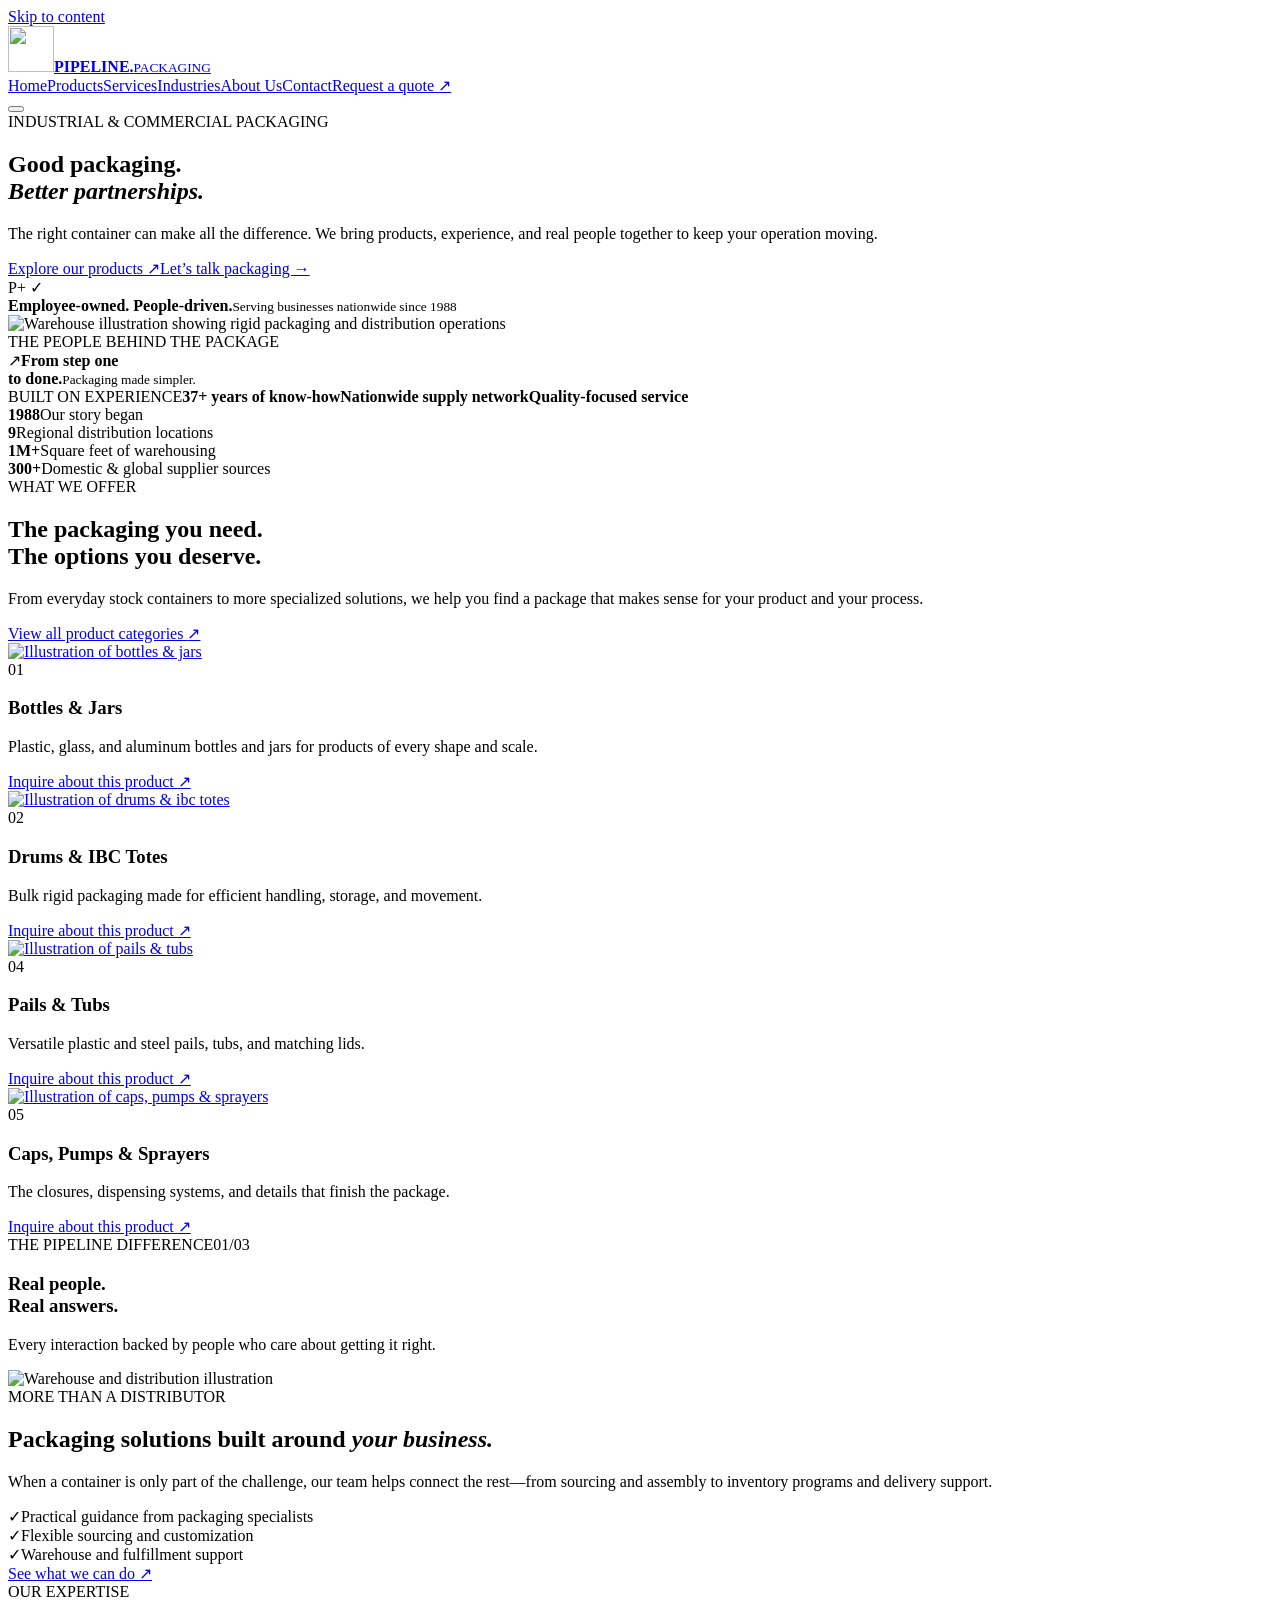
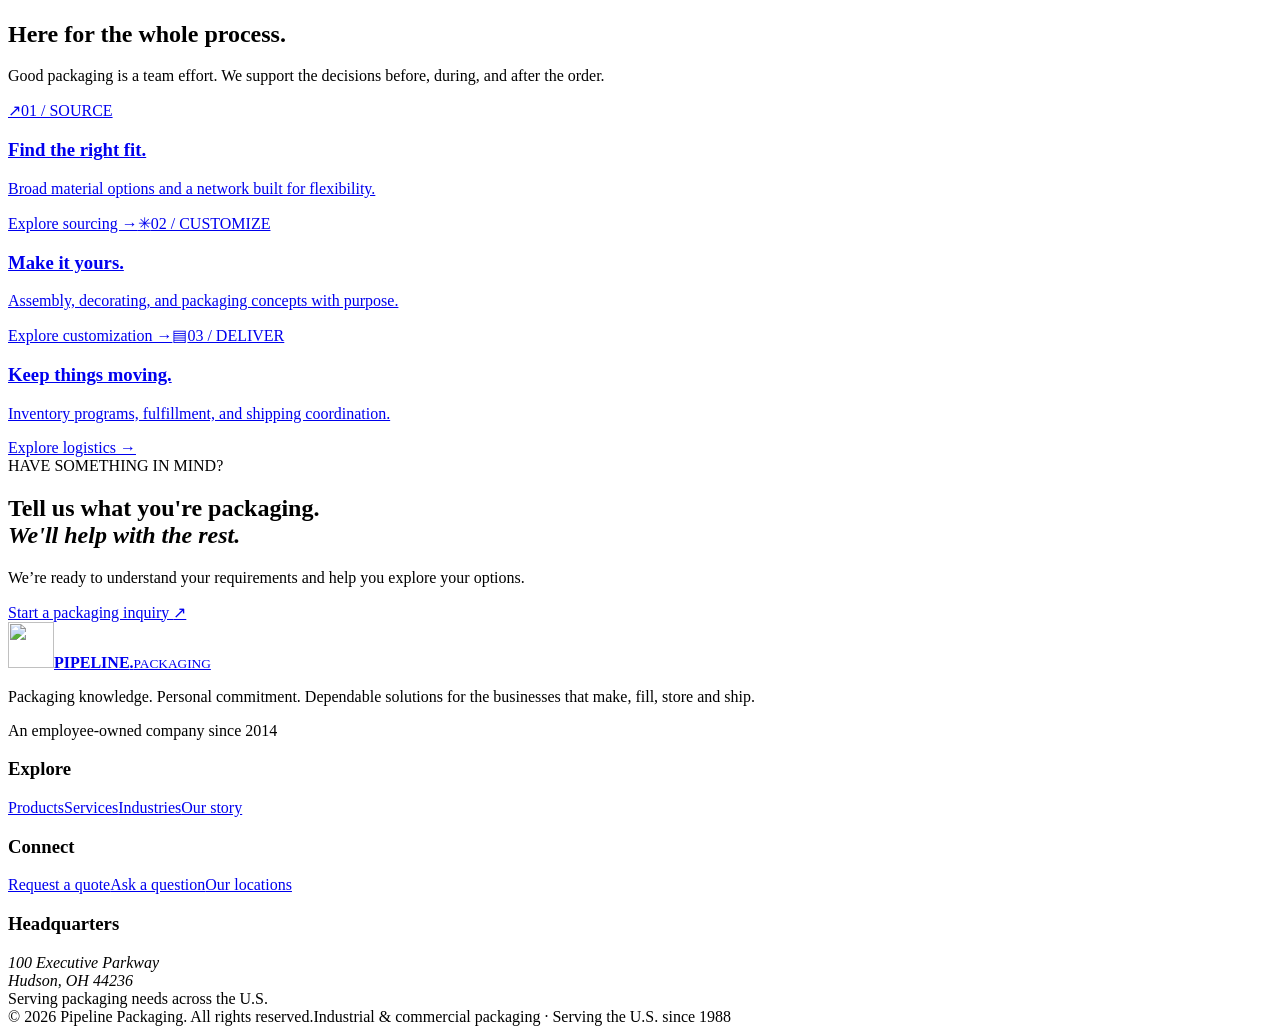
==== index.html @ a378121f "Add files via upload" ====
<!doctype html><html lang="en"><head><meta charset="utf-8"/><meta name="viewport" content="width=device-width, initial-scale=1"/>
<title>Industrial &amp; Commercial Packaging | Pipeline Packaging</title><meta name="description" content="Pipeline Packaging helps businesses source industrial and commercial rigid packaging, with expert people, custom solutions, warehousing and logistics."/>
<meta name="theme-color" content="#0d2336"/><link rel="icon" href="assets/favicon.svg" type="image/svg+xml"/><link rel="stylesheet" href="css/styles.css"/>
<link rel="preconnect" href="https://fonts.googleapis.com"/><link rel="preconnect" href="https://fonts.gstatic.com" crossorigin/>
<link href="https://fonts.googleapis.com/css2?family=DM+Sans:wght@400;500;600;700&family=Manrope:wght@400;500;600;700;800&display=swap" rel="stylesheet"/>
</head><body class="page-home"><a class="skip-link" href="#main">Skip to content</a>
<header class="site-header" id="site-header"><div class="container header-row">
<a class="brand" href="index.html" aria-label="Pipeline Packaging homepage"><img src="assets/mark.svg" width="46" height="46" alt=""/><span class="brand-words"><strong>PIPELINE<span class="brand-dot">.</span></strong><small>PACKAGING</small></span></a>
<nav class="main-nav" id="main-nav" aria-label="Main navigation"><a href="index.html" class="nav-link active" aria-current="page">Home</a><a href="products.html" class="nav-link " >Products</a><a href="services.html" class="nav-link " >Services</a><a href="industries.html" class="nav-link " >Industries</a><a href="about.html" class="nav-link " >About Us</a><a href="contact.html" class="nav-link " >Contact</a><a class="btn btn-dark nav-cta" href="contact.html?interest=General%20packaging%20inquiry">Request a quote <span aria-hidden="true">↗</span></a></nav>
<button class="menu-toggle" type="button" aria-label="Open menu" aria-expanded="false" aria-controls="main-nav"><span></span><span></span><span></span></button>
</div></header><main id="main">
<section class="hero-section"><div class="container hero-grid">
<div class="hero-copy"><div class="eyebrow"><span class="blue-stroke"></span> INDUSTRIAL &amp; COMMERCIAL PACKAGING</div>
<h1>Good packaging.<br/><em>Better partnerships.</em></h1>
<p class="hero-lede">The right container can make all the difference. We bring products, experience, and real people together to keep your operation moving.</p>
<div class="hero-actions"><a class="btn btn-blue btn-large" href="products.html">Explore our products <span aria-hidden="true">↗</span></a><a class="btn btn-outline btn-large" href="contact.html">Let’s talk packaging <span aria-hidden="true">→</span></a></div>
<div class="hero-proof"><div class="avatar-group" aria-hidden="true"><span>P</span><span>+ </span><span>✓</span></div><div><strong>Employee-owned. People-driven.</strong><small>Serving businesses nationwide since 1988</small></div></div></div>
<div class="hero-media"><img class="hero-base" src="assets/warehouse-scene.svg" alt="Warehouse illustration showing rigid packaging and distribution operations"/><div class="photo-overlay photo-warehouse" aria-hidden="true"></div><div class="hero-photo-shade"></div><div class="hero-corner-tag"><span class="tiny-accent"></span> THE PEOPLE BEHIND THE PACKAGE</div><div class="hero-float"><span class="float-icon">↗</span><strong>From step one<br/>to done.</strong><small>Packaging made simpler.</small></div></div>
</div><div class="container" ><div class="trust-strip"><span>BUILT ON EXPERIENCE</span><span class="trust-line"></span><strong>37+ years of know-how</strong><span class="trust-line"></span><strong>Nationwide supply network</strong><span class="trust-line"></span><strong>Quality-focused service</strong></div></div></section>
<section class="stats-band"><div class="container stats-grid"><div><strong>1988</strong><span>Our story began</span></div><div><strong>9</strong><span>Regional distribution locations</span></div><div><strong>1M<span class="statplus">+</span></strong><span>Square feet of warehousing</span></div><div><strong>300<span class="statplus">+</span></strong><span>Domestic &amp; global supplier sources</span></div></div></section>
<section class="section section-products"><div class="container"><div class="section-top"><div><span class="kicker">WHAT WE OFFER</span><h2>The packaging you need.<br/><span class="muted-heading">The options you deserve.</span></h2></div><div class="section-top-side"><p>From everyday stock containers to more specialized solutions, we help you find a package that makes sense for your product and your process.</p><a href="products.html" class="text-link">View all product categories <span aria-hidden="true">↗</span></a></div></div>
<div class="home-products"><article class="product-card" data-category="bottles" data-reveal><a class="product-art art-bottles" href="contact.html?interest=Bottles%20%26%20Jars" aria-label="Inquire about Bottles &amp; Jars"><img src="assets/product-bottles.svg" alt="Illustration of bottles &amp; jars" loading="lazy"/></a><div class="product-card-bottom"><span class="item-index">01</span><h3>Bottles & Jars</h3><p>Plastic, glass, and aluminum bottles and jars for products of every shape and scale.</p><a href="contact.html?interest=Bottles%20%26%20Jars" class="text-link">Inquire about this product <span aria-hidden="true">↗</span></a></div></article><article class="product-card" data-category="drums" data-reveal><a class="product-art art-drums" href="contact.html?interest=Drums%20%26%20IBC%20Totes" aria-label="Inquire about Drums &amp; IBC Totes"><img src="assets/product-drums.svg" alt="Illustration of drums &amp; ibc totes" loading="lazy"/></a><div class="product-card-bottom"><span class="item-index">02</span><h3>Drums & IBC Totes</h3><p>Bulk rigid packaging made for efficient handling, storage, and movement.</p><a href="contact.html?interest=Drums%20%26%20IBC%20Totes" class="text-link">Inquire about this product <span aria-hidden="true">↗</span></a></div></article><article class="product-card" data-category="pails" data-reveal><a class="product-art art-pails" href="contact.html?interest=Pails%20%26%20Tubs" aria-label="Inquire about Pails &amp; Tubs"><img src="assets/product-pails.svg" alt="Illustration of pails &amp; tubs" loading="lazy"/></a><div class="product-card-bottom"><span class="item-index">04</span><h3>Pails & Tubs</h3><p>Versatile plastic and steel pails, tubs, and matching lids.</p><a href="contact.html?interest=Pails%20%26%20Tubs" class="text-link">Inquire about this product <span aria-hidden="true">↗</span></a></div></article><article class="product-card" data-category="closures" data-reveal><a class="product-art art-closures" href="contact.html?interest=Caps%2C%20Pumps%20%26%20Sprayers" aria-label="Inquire about Caps, Pumps &amp; Sprayers"><img src="assets/product-closures.svg" alt="Illustration of caps, pumps &amp; sprayers" loading="lazy"/></a><div class="product-card-bottom"><span class="item-index">05</span><h3>Caps, Pumps & Sprayers</h3><p>The closures, dispensing systems, and details that finish the package.</p><a href="contact.html?interest=Caps%2C%20Pumps%20%26%20Sprayers" class="text-link">Inquire about this product <span aria-hidden="true">↗</span></a></div></article></div>
</div></section>
<section class="section story-teaser"><div class="container story-grid"><div class="story-visual"><div class="story-block"><span class="story-overline">THE PIPELINE DIFFERENCE</span><span class="story-number">01<span>/03</span></span><h3>Real people.<br/>Real answers.</h3><p>Every interaction backed by people who care about getting it right.</p></div><div class="story-image"><img src="assets/warehouse-scene.svg" alt="Warehouse and distribution illustration"/><div class="photo-overlay photo-team" aria-hidden="true"></div></div></div><div class="story-copy"><span class="kicker">MORE THAN A DISTRIBUTOR</span><h2>Packaging solutions built around <em>your business.</em></h2><p>When a container is only part of the challenge, our team helps connect the rest—from sourcing and assembly to inventory programs and delivery support.</p><div class="checklist"><div><span class="check">✓</span><span>Practical guidance from packaging specialists</span></div><div><span class="check">✓</span><span>Flexible sourcing and customization</span></div><div><span class="check">✓</span><span>Warehouse and fulfillment support</span></div></div><a href="services.html" class="btn btn-dark btn-large">See what we can do <span aria-hidden="true">↗</span></a></div></div></section>
<section class="section services-overview"><div class="container"><div class="section-top"><div><span class="kicker">OUR EXPERTISE</span><h2>Here for the whole process.</h2></div><p class="top-caption">Good packaging is a team effort. We support the decisions before, during, and after the order.</p></div><div class="service-trio"><a href="services.html#sourcing" class="service-tile" data-reveal><span class="service-symbol">↗</span><span class="service-count">01 / SOURCE</span><h3>Find the right fit.</h3><p>Broad material options and a network built for flexibility.</p><span class="service-more">Explore sourcing →</span></a><a href="services.html#custom" class="service-tile" data-reveal><span class="service-symbol">✳</span><span class="service-count">02 / CUSTOMIZE</span><h3>Make it yours.</h3><p>Assembly, decorating, and packaging concepts with purpose.</p><span class="service-more">Explore customization →</span></a><a href="services.html#logistics" class="service-tile" data-reveal><span class="service-symbol">▤</span><span class="service-count">03 / DELIVER</span><h3>Keep things moving.</h3><p>Inventory programs, fulfillment, and shipping coordination.</p><span class="service-more">Explore logistics →</span></a></div></div></section>
<section class="section home-quote"><div class="container quote-band"><div><span class="kicker kicker-light">HAVE SOMETHING IN MIND?</span><h2>Tell us what you're packaging.<br/><em>We'll help with the rest.</em></h2><p>We’re ready to understand your requirements and help you explore your options.</p></div><a href="contact.html#form" class="btn btn-white btn-large">Start a packaging inquiry <span aria-hidden="true">↗</span></a></div></section>
</main><footer class="site-footer"><div class="container"><div class="footer-top">
<div class="footer-intro"><a class="brand brand-light" href="index.html"><img src="assets/mark.svg" width="46" height="46" alt=""/><span class="brand-words"><strong>PIPELINE<span class="brand-dot">.</span></strong><small>PACKAGING</small></span></a><p>Packaging knowledge. Personal commitment. Dependable solutions for the businesses that make, fill, store and ship.</p><span class="owner-flag"><span class="owner-dot"></span> An employee-owned company since 2014</span></div>
<div class="footer-col"><h3>Explore</h3><a href="products.html">Products</a><a href="services.html">Services</a><a href="industries.html">Industries</a><a href="about.html">Our story</a></div>
<div class="footer-col"><h3>Connect</h3><a href="contact.html">Request a quote</a><a href="contact.html#form">Ask a question</a><a href="about.html#locations">Our locations</a></div>
<div class="footer-col"><h3>Headquarters</h3><address>100 Executive Parkway<br/>Hudson, OH 44236</address><span class="footer-muted">Serving packaging needs across the U.S.</span></div>
</div><div class="footer-bottom"><span>© <span id="year">2026</span> Pipeline Packaging. All rights reserved.</span><span>Industrial &amp; commercial packaging · Serving the U.S. since 1988</span></div></div></footer><script defer src="js/main.js"></script></body></html>
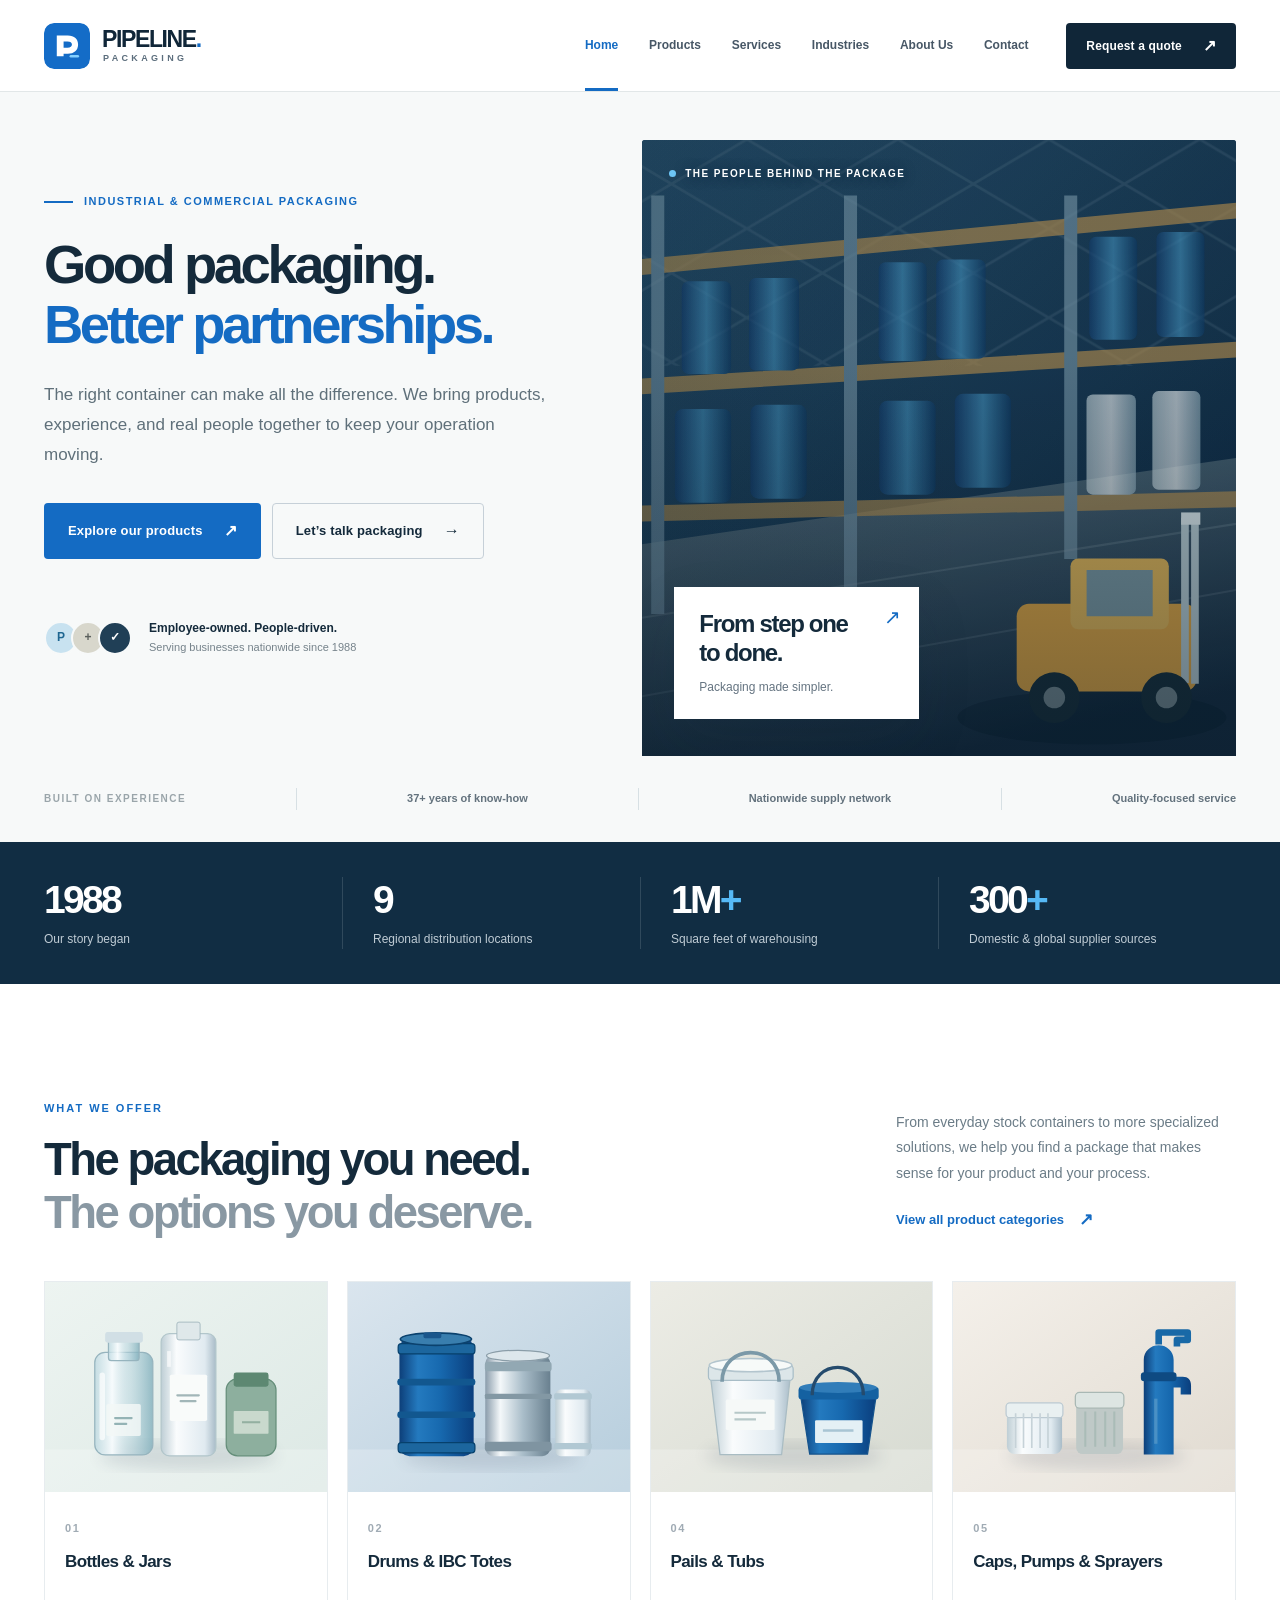
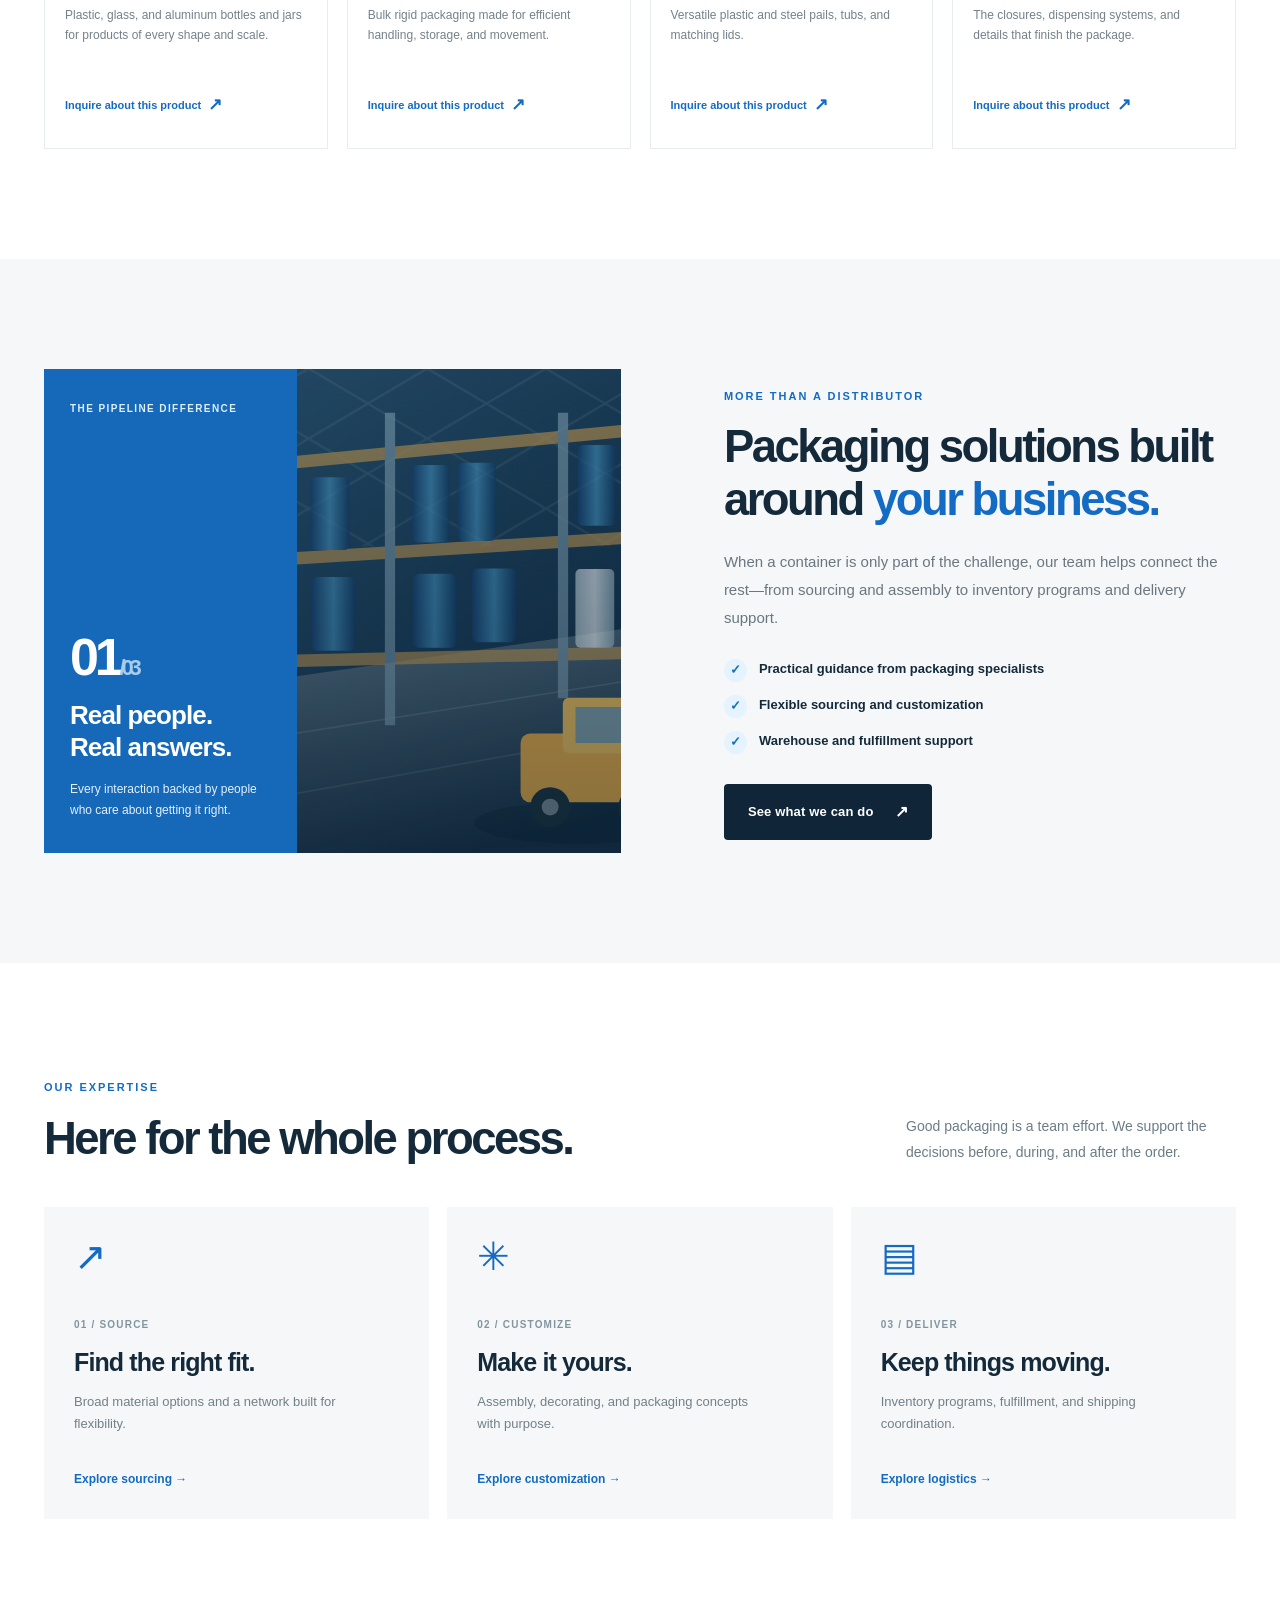
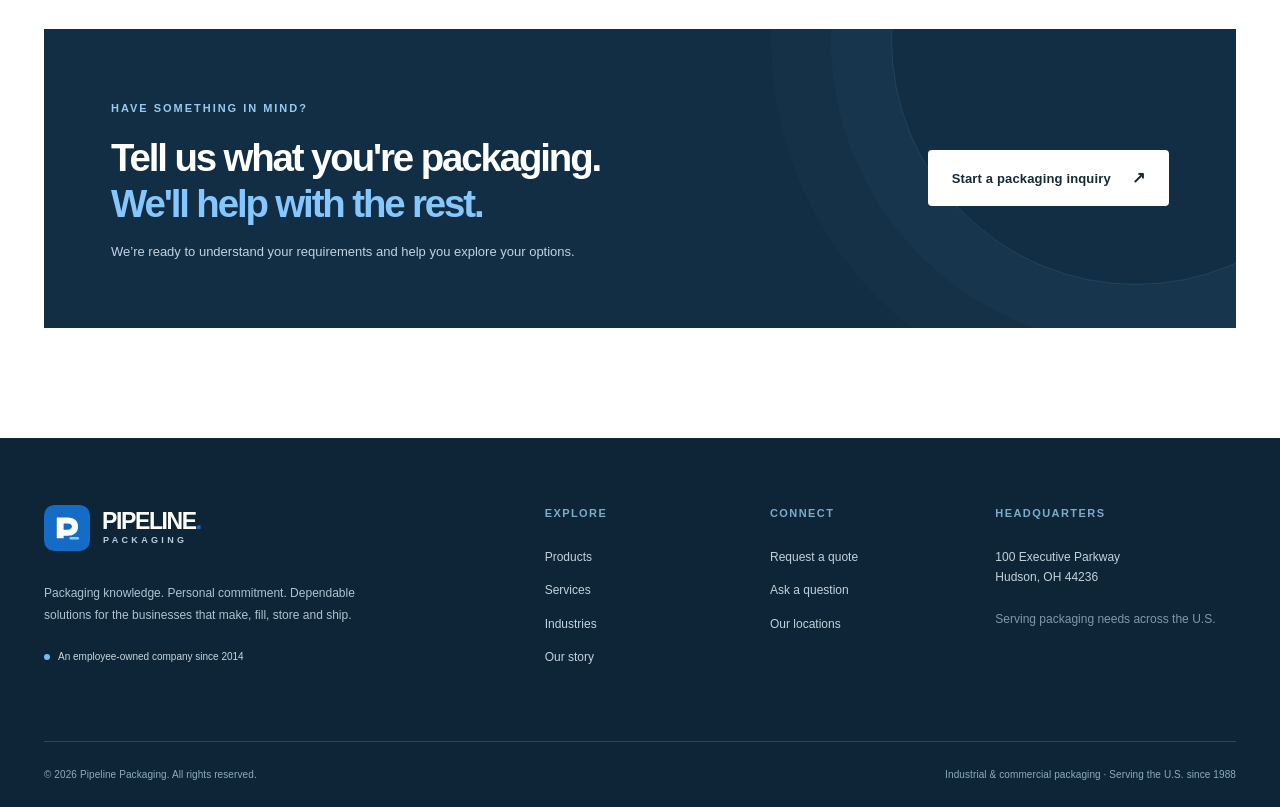
==== commit 799bd9e0: "Add files via upload" ====
--- a/index.html
+++ b/index.html
@@ -1,11 +1,11 @@
 <!doctype html><html lang="en"><head><meta charset="utf-8"/><meta name="viewport" content="width=device-width, initial-scale=1"/>
 <title>Industrial &amp; Commercial Packaging | Pipeline Packaging</title><meta name="description" content="Pipeline Packaging helps businesses source industrial and commercial rigid packaging, with expert people, custom solutions, warehousing and logistics."/>
-<meta name="theme-color" content="#0d2336"/><link rel="icon" href="assets/favicon.svg" type="image/svg+xml"/><link rel="stylesheet" href="css/styles.css"/>
+<meta name="theme-color" content="#0d2336"/><link rel="icon" href="favicon.svg" type="image/svg+xml"/><link rel="stylesheet" href="styles.css"/>
 <link rel="preconnect" href="https://fonts.googleapis.com"/><link rel="preconnect" href="https://fonts.gstatic.com" crossorigin/>
 <link href="https://fonts.googleapis.com/css2?family=DM+Sans:wght@400;500;600;700&family=Manrope:wght@400;500;600;700;800&display=swap" rel="stylesheet"/>
 </head><body class="page-home"><a class="skip-link" href="#main">Skip to content</a>
 <header class="site-header" id="site-header"><div class="container header-row">
-<a class="brand" href="index.html" aria-label="Pipeline Packaging homepage"><img src="assets/mark.svg" width="46" height="46" alt=""/><span class="brand-words"><strong>PIPELINE<span class="brand-dot">.</span></strong><small>PACKAGING</small></span></a>
+<a class="brand" href="index.html" aria-label="Pipeline Packaging homepage"><img src="mark.svg" width="46" height="46" alt=""/><span class="brand-words"><strong>PIPELINE<span class="brand-dot">.</span></strong><small>PACKAGING</small></span></a>
 <nav class="main-nav" id="main-nav" aria-label="Main navigation"><a href="index.html" class="nav-link active" aria-current="page">Home</a><a href="products.html" class="nav-link " >Products</a><a href="services.html" class="nav-link " >Services</a><a href="industries.html" class="nav-link " >Industries</a><a href="about.html" class="nav-link " >About Us</a><a href="contact.html" class="nav-link " >Contact</a><a class="btn btn-dark nav-cta" href="contact.html?interest=General%20packaging%20inquiry">Request a quote <span aria-hidden="true">↗</span></a></nav>
 <button class="menu-toggle" type="button" aria-label="Open menu" aria-expanded="false" aria-controls="main-nav"><span></span><span></span><span></span></button>
 </div></header><main id="main">
@@ -15,18 +15,18 @@
 <p class="hero-lede">The right container can make all the difference. We bring products, experience, and real people together to keep your operation moving.</p>
 <div class="hero-actions"><a class="btn btn-blue btn-large" href="products.html">Explore our products <span aria-hidden="true">↗</span></a><a class="btn btn-outline btn-large" href="contact.html">Let’s talk packaging <span aria-hidden="true">→</span></a></div>
 <div class="hero-proof"><div class="avatar-group" aria-hidden="true"><span>P</span><span>+ </span><span>✓</span></div><div><strong>Employee-owned. People-driven.</strong><small>Serving businesses nationwide since 1988</small></div></div></div>
-<div class="hero-media"><img class="hero-base" src="assets/warehouse-scene.svg" alt="Warehouse illustration showing rigid packaging and distribution operations"/><div class="photo-overlay photo-warehouse" aria-hidden="true"></div><div class="hero-photo-shade"></div><div class="hero-corner-tag"><span class="tiny-accent"></span> THE PEOPLE BEHIND THE PACKAGE</div><div class="hero-float"><span class="float-icon">↗</span><strong>From step one<br/>to done.</strong><small>Packaging made simpler.</small></div></div>
+<div class="hero-media"><img class="hero-base" src="warehouse-scene.svg" alt="Warehouse illustration showing rigid packaging and distribution operations"/><div class="photo-overlay photo-warehouse" aria-hidden="true"></div><div class="hero-photo-shade"></div><div class="hero-corner-tag"><span class="tiny-accent"></span> THE PEOPLE BEHIND THE PACKAGE</div><div class="hero-float"><span class="float-icon">↗</span><strong>From step one<br/>to done.</strong><small>Packaging made simpler.</small></div></div>
 </div><div class="container" ><div class="trust-strip"><span>BUILT ON EXPERIENCE</span><span class="trust-line"></span><strong>37+ years of know-how</strong><span class="trust-line"></span><strong>Nationwide supply network</strong><span class="trust-line"></span><strong>Quality-focused service</strong></div></div></section>
 <section class="stats-band"><div class="container stats-grid"><div><strong>1988</strong><span>Our story began</span></div><div><strong>9</strong><span>Regional distribution locations</span></div><div><strong>1M<span class="statplus">+</span></strong><span>Square feet of warehousing</span></div><div><strong>300<span class="statplus">+</span></strong><span>Domestic &amp; global supplier sources</span></div></div></section>
 <section class="section section-products"><div class="container"><div class="section-top"><div><span class="kicker">WHAT WE OFFER</span><h2>The packaging you need.<br/><span class="muted-heading">The options you deserve.</span></h2></div><div class="section-top-side"><p>From everyday stock containers to more specialized solutions, we help you find a package that makes sense for your product and your process.</p><a href="products.html" class="text-link">View all product categories <span aria-hidden="true">↗</span></a></div></div>
-<div class="home-products"><article class="product-card" data-category="bottles" data-reveal><a class="product-art art-bottles" href="contact.html?interest=Bottles%20%26%20Jars" aria-label="Inquire about Bottles &amp; Jars"><img src="assets/product-bottles.svg" alt="Illustration of bottles &amp; jars" loading="lazy"/></a><div class="product-card-bottom"><span class="item-index">01</span><h3>Bottles & Jars</h3><p>Plastic, glass, and aluminum bottles and jars for products of every shape and scale.</p><a href="contact.html?interest=Bottles%20%26%20Jars" class="text-link">Inquire about this product <span aria-hidden="true">↗</span></a></div></article><article class="product-card" data-category="drums" data-reveal><a class="product-art art-drums" href="contact.html?interest=Drums%20%26%20IBC%20Totes" aria-label="Inquire about Drums &amp; IBC Totes"><img src="assets/product-drums.svg" alt="Illustration of drums &amp; ibc totes" loading="lazy"/></a><div class="product-card-bottom"><span class="item-index">02</span><h3>Drums & IBC Totes</h3><p>Bulk rigid packaging made for efficient handling, storage, and movement.</p><a href="contact.html?interest=Drums%20%26%20IBC%20Totes" class="text-link">Inquire about this product <span aria-hidden="true">↗</span></a></div></article><article class="product-card" data-category="pails" data-reveal><a class="product-art art-pails" href="contact.html?interest=Pails%20%26%20Tubs" aria-label="Inquire about Pails &amp; Tubs"><img src="assets/product-pails.svg" alt="Illustration of pails &amp; tubs" loading="lazy"/></a><div class="product-card-bottom"><span class="item-index">04</span><h3>Pails & Tubs</h3><p>Versatile plastic and steel pails, tubs, and matching lids.</p><a href="contact.html?interest=Pails%20%26%20Tubs" class="text-link">Inquire about this product <span aria-hidden="true">↗</span></a></div></article><article class="product-card" data-category="closures" data-reveal><a class="product-art art-closures" href="contact.html?interest=Caps%2C%20Pumps%20%26%20Sprayers" aria-label="Inquire about Caps, Pumps &amp; Sprayers"><img src="assets/product-closures.svg" alt="Illustration of caps, pumps &amp; sprayers" loading="lazy"/></a><div class="product-card-bottom"><span class="item-index">05</span><h3>Caps, Pumps & Sprayers</h3><p>The closures, dispensing systems, and details that finish the package.</p><a href="contact.html?interest=Caps%2C%20Pumps%20%26%20Sprayers" class="text-link">Inquire about this product <span aria-hidden="true">↗</span></a></div></article></div>
+<div class="home-products"><article class="product-card" data-category="bottles" data-reveal><a class="product-art art-bottles" href="contact.html?interest=Bottles%20%26%20Jars" aria-label="Inquire about Bottles &amp; Jars"><img src="product-bottles.svg" alt="Illustration of bottles &amp; jars" loading="lazy"/></a><div class="product-card-bottom"><span class="item-index">01</span><h3>Bottles & Jars</h3><p>Plastic, glass, and aluminum bottles and jars for products of every shape and scale.</p><a href="contact.html?interest=Bottles%20%26%20Jars" class="text-link">Inquire about this product <span aria-hidden="true">↗</span></a></div></article><article class="product-card" data-category="drums" data-reveal><a class="product-art art-drums" href="contact.html?interest=Drums%20%26%20IBC%20Totes" aria-label="Inquire about Drums &amp; IBC Totes"><img src="product-drums.svg" alt="Illustration of drums &amp; ibc totes" loading="lazy"/></a><div class="product-card-bottom"><span class="item-index">02</span><h3>Drums & IBC Totes</h3><p>Bulk rigid packaging made for efficient handling, storage, and movement.</p><a href="contact.html?interest=Drums%20%26%20IBC%20Totes" class="text-link">Inquire about this product <span aria-hidden="true">↗</span></a></div></article><article class="product-card" data-category="pails" data-reveal><a class="product-art art-pails" href="contact.html?interest=Pails%20%26%20Tubs" aria-label="Inquire about Pails &amp; Tubs"><img src="product-pails.svg" alt="Illustration of pails &amp; tubs" loading="lazy"/></a><div class="product-card-bottom"><span class="item-index">04</span><h3>Pails & Tubs</h3><p>Versatile plastic and steel pails, tubs, and matching lids.</p><a href="contact.html?interest=Pails%20%26%20Tubs" class="text-link">Inquire about this product <span aria-hidden="true">↗</span></a></div></article><article class="product-card" data-category="closures" data-reveal><a class="product-art art-closures" href="contact.html?interest=Caps%2C%20Pumps%20%26%20Sprayers" aria-label="Inquire about Caps, Pumps &amp; Sprayers"><img src="product-closures.svg" alt="Illustration of caps, pumps &amp; sprayers" loading="lazy"/></a><div class="product-card-bottom"><span class="item-index">05</span><h3>Caps, Pumps & Sprayers</h3><p>The closures, dispensing systems, and details that finish the package.</p><a href="contact.html?interest=Caps%2C%20Pumps%20%26%20Sprayers" class="text-link">Inquire about this product <span aria-hidden="true">↗</span></a></div></article></div>
 </div></section>
-<section class="section story-teaser"><div class="container story-grid"><div class="story-visual"><div class="story-block"><span class="story-overline">THE PIPELINE DIFFERENCE</span><span class="story-number">01<span>/03</span></span><h3>Real people.<br/>Real answers.</h3><p>Every interaction backed by people who care about getting it right.</p></div><div class="story-image"><img src="assets/warehouse-scene.svg" alt="Warehouse and distribution illustration"/><div class="photo-overlay photo-team" aria-hidden="true"></div></div></div><div class="story-copy"><span class="kicker">MORE THAN A DISTRIBUTOR</span><h2>Packaging solutions built around <em>your business.</em></h2><p>When a container is only part of the challenge, our team helps connect the rest—from sourcing and assembly to inventory programs and delivery support.</p><div class="checklist"><div><span class="check">✓</span><span>Practical guidance from packaging specialists</span></div><div><span class="check">✓</span><span>Flexible sourcing and customization</span></div><div><span class="check">✓</span><span>Warehouse and fulfillment support</span></div></div><a href="services.html" class="btn btn-dark btn-large">See what we can do <span aria-hidden="true">↗</span></a></div></div></section>
+<section class="section story-teaser"><div class="container story-grid"><div class="story-visual"><div class="story-block"><span class="story-overline">THE PIPELINE DIFFERENCE</span><span class="story-number">01<span>/03</span></span><h3>Real people.<br/>Real answers.</h3><p>Every interaction backed by people who care about getting it right.</p></div><div class="story-image"><img src="warehouse-scene.svg" alt="Warehouse and distribution illustration"/><div class="photo-overlay photo-team" aria-hidden="true"></div></div></div><div class="story-copy"><span class="kicker">MORE THAN A DISTRIBUTOR</span><h2>Packaging solutions built around <em>your business.</em></h2><p>When a container is only part of the challenge, our team helps connect the rest—from sourcing and assembly to inventory programs and delivery support.</p><div class="checklist"><div><span class="check">✓</span><span>Practical guidance from packaging specialists</span></div><div><span class="check">✓</span><span>Flexible sourcing and customization</span></div><div><span class="check">✓</span><span>Warehouse and fulfillment support</span></div></div><a href="services.html" class="btn btn-dark btn-large">See what we can do <span aria-hidden="true">↗</span></a></div></div></section>
 <section class="section services-overview"><div class="container"><div class="section-top"><div><span class="kicker">OUR EXPERTISE</span><h2>Here for the whole process.</h2></div><p class="top-caption">Good packaging is a team effort. We support the decisions before, during, and after the order.</p></div><div class="service-trio"><a href="services.html#sourcing" class="service-tile" data-reveal><span class="service-symbol">↗</span><span class="service-count">01 / SOURCE</span><h3>Find the right fit.</h3><p>Broad material options and a network built for flexibility.</p><span class="service-more">Explore sourcing →</span></a><a href="services.html#custom" class="service-tile" data-reveal><span class="service-symbol">✳</span><span class="service-count">02 / CUSTOMIZE</span><h3>Make it yours.</h3><p>Assembly, decorating, and packaging concepts with purpose.</p><span class="service-more">Explore customization →</span></a><a href="services.html#logistics" class="service-tile" data-reveal><span class="service-symbol">▤</span><span class="service-count">03 / DELIVER</span><h3>Keep things moving.</h3><p>Inventory programs, fulfillment, and shipping coordination.</p><span class="service-more">Explore logistics →</span></a></div></div></section>
 <section class="section home-quote"><div class="container quote-band"><div><span class="kicker kicker-light">HAVE SOMETHING IN MIND?</span><h2>Tell us what you're packaging.<br/><em>We'll help with the rest.</em></h2><p>We’re ready to understand your requirements and help you explore your options.</p></div><a href="contact.html#form" class="btn btn-white btn-large">Start a packaging inquiry <span aria-hidden="true">↗</span></a></div></section>
 </main><footer class="site-footer"><div class="container"><div class="footer-top">
-<div class="footer-intro"><a class="brand brand-light" href="index.html"><img src="assets/mark.svg" width="46" height="46" alt=""/><span class="brand-words"><strong>PIPELINE<span class="brand-dot">.</span></strong><small>PACKAGING</small></span></a><p>Packaging knowledge. Personal commitment. Dependable solutions for the businesses that make, fill, store and ship.</p><span class="owner-flag"><span class="owner-dot"></span> An employee-owned company since 2014</span></div>
+<div class="footer-intro"><a class="brand brand-light" href="index.html"><img src="mark.svg" width="46" height="46" alt=""/><span class="brand-words"><strong>PIPELINE<span class="brand-dot">.</span></strong><small>PACKAGING</small></span></a><p>Packaging knowledge. Personal commitment. Dependable solutions for the businesses that make, fill, store and ship.</p><span class="owner-flag"><span class="owner-dot"></span> An employee-owned company since 2014</span></div>
 <div class="footer-col"><h3>Explore</h3><a href="products.html">Products</a><a href="services.html">Services</a><a href="industries.html">Industries</a><a href="about.html">Our story</a></div>
 <div class="footer-col"><h3>Connect</h3><a href="contact.html">Request a quote</a><a href="contact.html#form">Ask a question</a><a href="about.html#locations">Our locations</a></div>
 <div class="footer-col"><h3>Headquarters</h3><address>100 Executive Parkway<br/>Hudson, OH 44236</address><span class="footer-muted">Serving packaging needs across the U.S.</span></div>
-</div><div class="footer-bottom"><span>© <span id="year">2026</span> Pipeline Packaging. All rights reserved.</span><span>Industrial &amp; commercial packaging · Serving the U.S. since 1988</span></div></div></footer><script defer src="js/main.js"></script></body></html>
+</div><div class="footer-bottom"><span>© <span id="year">2026</span> Pipeline Packaging. All rights reserved.</span><span>Industrial &amp; commercial packaging · Serving the U.S. since 1988</span></div></div></footer><script defer src="main.js"></script></body></html>
--- a/styles.css
+++ b/styles.css
@@ -0,0 +1,55 @@
+:root{--navy:#102638;--ink:#142a3b;--blue:#146bc3;--blue-dark:#0e559f;--sky:#def0ff;--muted:#657481;--line:#e1e7eb;--warm:#f7f8f6;--white:#fff;--radius:8px;--max:1240px;--shadow:0 22px 60px rgba(25,49,64,.09)}
+*,*::before,*::after{box-sizing:border-box}
+html{scroll-behavior:smooth;scroll-padding-top:96px}
+body{margin:0;background:white;color:var(--ink);font-family:'DM Sans',Arial,sans-serif;font-size:16px;line-height:1.58;-webkit-font-smoothing:antialiased}
+button,input,textarea,select{font:inherit}
+button{cursor:pointer}
+img{display:block;max-width:100%}
+a{text-decoration:none;color:inherit}
+p,h1,h2,h3{margin-top:0}
+::selection{background:#b5dfff;color:#0c3455}
+.container{width:min(calc(100% - 88px),var(--max));margin-inline:auto}
+.sr-only{position:absolute!important;width:1px;height:1px;padding:0;margin:-1px;overflow:hidden;clip:rect(0,0,0,0);white-space:nowrap;border:0}
+.skip-link{position:fixed;left:10px;top:-80px;z-index:1100;background:#fff;padding:12px 20px;box-shadow:0 0 0 3px var(--blue)}.skip-link:focus{top:12px}
+:focus-visible{outline:3px solid #5da4ec;outline-offset:4px}
+h1,h2,h3,.brand,.btn,.stat-number{font-family:'Manrope','DM Sans',sans-serif}
+h1{font-weight:800;letter-spacing:-.063em;line-height:1.105}h2{font-size:clamp(34px,3.55vw,54px);letter-spacing:-.055em;line-height:1.17;font-weight:800}h3{font-weight:800;letter-spacing:-.035em}
+h1 em,h2 em{color:var(--blue);font-style:normal}.muted-heading{color:#8998a3}
+.kicker,.eyebrow{display:inline-flex;align-items:center;gap:11px;color:var(--blue);font-size:11px;letter-spacing:.18em;font-weight:800;text-transform:uppercase}.kicker-light{color:#9bc8f0}.eyebrow{letter-spacing:.135em}.blue-stroke{width:29px;height:2px;background:var(--blue);display:inline-block}
+.btn{display:inline-flex;align-items:center;justify-content:center;gap:21px;border:1px solid transparent;padding:13px 19px;border-radius:4px;font-size:12px;font-weight:800;letter-spacing:.012em;line-height:1.5;min-height:45px;white-space:nowrap;transition:background .25s,transform .25s,color .25s,box-shadow .25s}
+.btn:hover{transform:translateY(-2px)}.btn span{font-size:16px;line-height:1}.btn-blue{color:#fff;background:var(--blue)}.btn-blue:hover{background:#0c59a5;box-shadow:0 10px 22px #146bc32d}.btn-dark{background:var(--navy);color:#fff}.btn-dark:hover{background:#26455c}.btn-outline{background:transparent;border-color:#c6d0d8;color:var(--ink)}.btn-outline:hover{border-color:var(--blue);color:var(--blue)}.btn-white{background:#fff;color:var(--ink)}.btn-white:hover{background:#e6f2ff}.btn-large{padding:17px 23px;min-height:56px;font-size:13px}
+.text-link{font-size:13px;font-weight:800;color:var(--blue);display:inline-flex;gap:15px;align-items:center;border-bottom:1px solid transparent;padding-bottom:4px;transition:gap .2s,border-color .2s}.text-link:hover{gap:21px;border-color:currentColor}.text-link span{font-size:17px}
+.site-header{height:91px;background:#fff;position:sticky;top:0;z-index:100;box-shadow:0 1px 0 rgba(27,54,73,.09);transition:height .25s,box-shadow .25s}.site-header.is-scrolled{box-shadow:0 8px 26px rgba(23,48,68,.065);height:80px}.header-row{height:100%;display:flex;align-items:center;justify-content:space-between;gap:22px}
+.brand{display:inline-flex;align-items:center;gap:12px;flex-shrink:0}.brand img{border-radius:9px}.brand-words{display:flex;flex-direction:column;line-height:1;gap:3px}.brand-words strong{letter-spacing:-.06em;font-weight:800;color:var(--navy);font-size:23px}.brand-dot{color:var(--blue)}.brand-words small{font-weight:700;letter-spacing:.37em;color:#5c6e7d;font-size:9px;padding-left:1px}
+.main-nav{display:flex;align-items:center;gap:clamp(15px,2.4vw,33px)}.nav-link{font-size:12px;font-weight:800;color:#475766;position:relative;line-height:91px;white-space:nowrap;transition:color .2s}.nav-link:hover,.nav-link.active{color:var(--blue)}.nav-link.active::after{content:"";position:absolute;bottom:0;left:0;right:0;height:3px;background:var(--blue)}.site-header.is-scrolled .nav-link{line-height:80px}.nav-cta{margin-left:7px}.menu-toggle{display:none;position:relative;width:44px;height:44px;border:1px solid var(--line);border-radius:3px;background:#fff;padding:11px}.menu-toggle span{display:block;width:21px;height:2px;background:var(--ink);margin:5px 0;transition:transform .2s,opacity .2s}
+/* HOME */
+.hero-section{padding-top:49px;background:#f7f9f9;overflow:hidden}.hero-grid{display:grid;grid-template-columns:.98fr 1.02fr;min-height:616px;gap:28px}.hero-copy{display:flex;align-items:flex-start;flex-direction:column;justify-content:center;padding-bottom:46px;padding-right:14px}.hero-copy h1{font-size:clamp(44px,4.25vw,69px);margin:24px 0 25px;max-width:660px}.hero-copy h1 em{display:block}.hero-lede{font-size:17px;color:#5f707a;max-width:510px;line-height:1.78;margin-bottom:32px}.hero-actions{display:flex;align-items:center;gap:11px;flex-wrap:wrap}.hero-proof{display:flex;align-items:center;gap:17px;margin-top:60px}.hero-proof strong{font-size:12px;font-weight:800;display:block}.hero-proof small{font-size:11px;color:#75828a;display:block;margin-top:2px}.avatar-group{display:flex;padding-left:7px}.avatar-group span{display:grid;place-items:center;width:34px;height:34px;border:2px solid #f7f9f9;border-radius:50%;margin-left:-7px;background:#c8e2f0;color:#1e6691;font-weight:800;font-size:12px}.avatar-group span:nth-child(2){background:#d8d7cc;color:#5b605d}.avatar-group span:nth-child(3){background:#203f56;color:white}
+.hero-media{position:relative;min-height:612px;overflow:hidden;border-radius:3px 3px 0 0;background:#173b59}.hero-base,.story-image img,.about-hero-photo img{width:100%;height:100%;object-fit:cover;position:absolute;inset:0}.photo-overlay{position:absolute;inset:0;background-position:center;background-size:cover;background-repeat:no-repeat;pointer-events:none}.photo-warehouse{background-image:url('https://images.unsplash.com/photo-1586528116311-ad8dd3c8310d?auto=format&fit=crop&w=1600&q=85');opacity:.9}.photo-team{background-image:url('https://images.unsplash.com/photo-1565793298595-6ba897d3b9c5?auto=format&fit=crop&w=1100&q=85');opacity:.9}.hero-photo-shade{position:absolute;inset:0;background:linear-gradient(180deg,rgba(4,19,33,.03) 35%,rgba(5,20,34,.38) 100%),linear-gradient(90deg,rgba(9,31,45,.12),transparent 55%)}
+.hero-corner-tag{position:absolute;top:26px;left:27px;color:#fff;font-size:10px;font-weight:800;letter-spacing:.14em;text-shadow:0 1px 12px #07243a;display:flex;align-items:center;gap:9px}.tiny-accent{width:7px;height:7px;background:#6cc5f6;border-radius:50%}
+.hero-float{position:absolute;bottom:37px;left:32px;background:#fff;padding:23px 25px 22px;min-width:245px;box-shadow:var(--shadow)}.hero-float strong{display:block;font-size:24px;font-weight:800;letter-spacing:-.055em;line-height:1.2}.hero-float small{font-size:12px;color:var(--muted);display:block;margin-top:10px}.float-icon{position:absolute;top:15px;right:18px;font-size:20px;color:var(--blue)}
+.trust-strip{min-height:86px;display:flex;align-items:center;justify-content:space-between;gap:18px;color:#63727d}.trust-strip span:first-child{font-size:10px;color:#9aa5aa;font-weight:800;letter-spacing:.15em}.trust-strip strong{font-weight:700;font-size:11px;white-space:nowrap}.trust-line{width:1px;background:#d7e0e4;height:22px}
+.stats-band{background:#112d43;color:white}.stats-grid{display:grid;grid-template-columns:repeat(4,1fr);padding:35px 0}.stats-grid>div{padding-left:30px;border-left:1px solid #ffffff22}.stats-grid>div:first-child{padding-left:0;border-left:0}.stats-grid strong{display:block;font-family:Manrope,sans-serif;font-size:39px;letter-spacing:-.07em;font-weight:800;line-height:1.17}.stats-grid span:not(.statplus){display:block;color:#c0ccd5;font-size:12px;margin-top:7px}.statplus{color:#56b9f6}
+.section{padding:110px 0}.section-top{display:flex;align-items:end;justify-content:space-between;gap:60px;margin-bottom:42px}.section-top h2{margin:14px 0 0}.section-top-side{width:340px;max-width:100%}.section-top-side p,.top-caption{color:#6b7c87;font-size:14px;line-height:1.83;margin:0 0 20px}.top-caption{max-width:330px;margin-bottom:0}.home-products{display:grid;grid-template-columns:repeat(4,minmax(0,1fr));gap:19px}.product-card{min-width:0;background:#fff;border:1px solid #e7ecef;transition:box-shadow .3s,transform .3s,border-color .3s}.product-card:hover{box-shadow:0 20px 38px #1e4c6c11;transform:translateY(-5px);border-color:#d6e6f1}.product-art{background:#e7edef;display:block;overflow:hidden;aspect-ratio:1.34}.product-art img{height:100%;width:100%;object-fit:cover;transition:transform .45s}.product-card:hover img{transform:scale(1.05)}.product-card-bottom{padding:22px 20px 24px}.item-index{color:#a0abb4;font-size:11px;font-family:Manrope,sans-serif;font-weight:800;letter-spacing:.14em}.product-card h3{font-size:17px;line-height:1.35;margin:11px 0 9px;min-height:45px}.product-card p{color:#74818b;font-size:12px;line-height:1.7;min-height:65px;margin:0 0 21px}.product-card .text-link{font-size:11px;gap:7px}
+.story-teaser{background:#f5f7f8}.story-grid{display:grid;grid-template-columns:1.06fr .94fr;align-items:center;gap:8vw}.story-visual{display:grid;grid-template-columns:.78fr 1fr;min-height:484px}.story-block{background:#1668b8;color:#fff;display:flex;flex-direction:column;padding:32px 26px;position:relative;z-index:1}.story-overline{font-size:10px;letter-spacing:.14em;font-weight:800;color:#dceeff}.story-number{display:block;font-family:Manrope,sans-serif;font-size:52px;font-weight:800;line-height:1;letter-spacing:-.08em;margin:auto 0 16px}.story-number span{font-size:22px;color:#a9cceb}.story-block h3{font-size:26px;line-height:1.25;margin:0 0 15px}.story-block p{color:#e3f1ff;font-size:12px;line-height:1.76;margin:0}.story-image{position:relative;min-width:0;background:#173d57;overflow:hidden}.story-image:after{content:"";position:absolute;inset:0;background:linear-gradient(0deg,#09203555,transparent)}.story-copy h2{margin:13px 0 22px}.story-copy>p{color:#6a7781;font-size:15px;line-height:1.85;margin-bottom:27px}.checklist{margin:0 0 30px}.checklist>div{display:flex;gap:12px;align-items:start;margin-bottom:13px;font-size:13px;font-weight:700}.check{display:grid;place-items:center;border-radius:50%;background:#e5f3ff;color:#1570be;width:23px;height:23px;flex-shrink:0;font-weight:900}
+.services-overview .service-trio{display:grid;grid-template-columns:repeat(3,1fr);gap:18px}.service-tile{min-height:312px;background:#f5f7f8;padding:30px;position:relative;display:flex;flex-direction:column;transition:background .25s,transform .25s}.service-tile:hover{background:#e9f3fb;transform:translateY(-4px)}.service-symbol{color:var(--blue);display:block;font-family:Manrope,sans-serif;font-size:39px;line-height:1;margin-bottom:auto}.service-count{font-weight:800;color:#8195a0;font-size:10px;letter-spacing:.12em;margin:30px 0 11px}.service-tile h3{font-size:25px;margin:0 0 8px}.service-tile p{max-width:285px;color:#71818a;font-size:13px;line-height:1.73;margin-bottom:24px}.service-more{font-size:12px;font-weight:800;color:#146bc3;margin-top:auto}
+.home-quote{padding-top:0}.quote-band{background:#112e45;color:white;padding:65px 67px;display:flex;gap:30px;align-items:center;justify-content:space-between;position:relative;overflow:hidden}.quote-band:after{content:"";position:absolute;width:490px;height:490px;border:1px solid #77addb2c;border-radius:50%;right:-145px;top:-234px;box-shadow:0 0 0 60px #77addb08,0 0 0 120px #77addb06;pointer-events:none}.quote-band>div,.quote-band>a{z-index:1}.quote-band h2{margin:16px 0;line-height:1.18;font-size:clamp(31px,3vw,46px)}.quote-band h2 em{color:#87c7ff}.quote-band p{font-size:13px;color:#c4d2dd;margin-bottom:0;max-width:510px}
+/* GENERAL INTERIOR */
+.sub-hero{background:#f4f7f8;padding:100px 0 86px}.sub-grid{display:grid;grid-template-columns:1fr .81fr;gap:7vw;align-items:center}.sub-hero h1,.contact-top h1{font-size:clamp(50px,5.3vw,79px);margin:20px 0 25px}.sub-hero p{color:#677885;font-size:17px;line-height:1.8;max-width:560px}.sub-hero-art{min-height:355px;background:#e0e7e3;position:relative;overflow:hidden;box-shadow:0 15px 45px #0c263514}.sub-hero-art img{width:100%;height:355px;object-fit:cover}.art-label{position:absolute;left:18px;right:18px;bottom:17px;padding:12px 14px;background:#fff;color:#334d5f;font-size:10px;letter-spacing:.13em;font-weight:800;display:flex;justify-content:space-between}
+.products-page-section{padding-top:85px}.products-control{display:flex;gap:50px;align-items:end;justify-content:space-between}.products-control h2{margin:12px 0 0}.products-control>p{font-size:13px;color:#798792;max-width:300px}.filter-list{display:flex;gap:9px;flex-wrap:wrap;margin:36px 0 36px}.filter-button{border:1px solid #dce4e9;background:#fff;padding:11px 15px;color:#546b7b;font-size:11px;font-weight:800;transition:all .2s}.filter-button:hover{border-color:#91bada;color:#16599a}.filter-button.active{background:#124b78;border-color:#124b78;color:#fff}.filter-button span{font-size:10px;margin-left:7px;opacity:.75}.product-grid-page{display:grid;grid-template-columns:repeat(3,minmax(0,1fr));gap:22px}.product-grid-page .product-art{aspect-ratio:1.55}.product-grid-page .product-card-bottom{padding:25px 27px 26px}.product-grid-page .product-card h3{font-size:21px;min-height:auto}.product-grid-page .product-card p{min-height:45px;font-size:13px}.product-card[hidden]{display:none!important}.note-panel{background:#f3f7f9;padding:34px 37px;margin-bottom:112px;display:flex;align-items:center;gap:22px}.note-symbol{border:1px solid #aed3ee;border-radius:50%;height:35px;width:35px;display:grid;place-items:center;flex-shrink:0;color:var(--blue);font-weight:800}.note-panel>div{flex:1}.note-panel h3{font-size:18px;margin:0 0 5px}.note-panel p{color:#73838c;font-size:12px;line-height:1.7;margin:0}
+/* SERVICES */
+.sub-hero-dark{background:#112c43;color:white;padding:102px 0 0}.sub-hero-dark h1{color:#fff}.sub-hero-dark h1 em{color:#85c6ff}.sub-hero-dark p{color:#bfccd5;font-size:16px;max-width:350px}.service-headline{display:flex;align-items:end;justify-content:space-between;gap:50px;padding-bottom:73px}.service-headline h1{margin-bottom:0}.service-nav{display:grid;grid-template-columns:repeat(5,1fr);border-top:1px solid #ffffff39}.service-nav a{font-weight:800;font-size:11px;letter-spacing:.05em;padding:25px 7px 25px 0;border-right:1px solid #ffffff29;color:#d7e4ec;transition:color .2s,background .2s}.service-nav a:not(:first-child){padding-left:18px}.service-nav a:last-child{border-right:0}.service-nav a:hover{color:#fff;background:#ffffff09}.service-details{padding-top:35px;padding-bottom:75px}.service-detail{display:grid;grid-template-columns:.43fr 1fr;gap:11vw;padding:69px 0 76px;border-bottom:1px solid #dce5e9}.service-detail:last-child{border-bottom:0}.service-ident{display:flex;justify-content:space-between;align-items:start;flex-wrap:wrap;gap:15px}.service-ident>span:first-child{color:var(--blue);font-size:11px;font-weight:800;letter-spacing:.15em}.service-glyph{font-size:58px;color:#bad8ef;font-family:Manrope,sans-serif;line-height:1}.service-description h2{margin:0 0 22px}.service-description>p{max-width:680px;color:#627582;font-size:15px;line-height:1.9}.service-description ul{list-style:none;display:flex;flex-wrap:wrap;gap:10px;padding:15px 0 0;margin:0}.service-description li{font-size:11px;font-weight:800;color:#486476;padding:9px 13px;border:1px solid #dce6ed;background:#f8fafb}.service-bottom{background:#f5f7f8}.cta-split{display:grid;grid-template-columns:1fr .7fr;gap:9vw;align-items:center}.cta-split h2{margin:16px 0 0}.cta-split p{font-size:15px;color:#647986;line-height:1.8;max-width:450px;margin:0 0 23px}
+/* INDUSTRIES */
+.industry-head{padding-bottom:95px}.industry-lead{display:flex;align-items:end;justify-content:space-between;gap:55px}.industry-lead h1{margin-bottom:0}.industry-lead p{max-width:380px;margin:0 0 3px}.industries-section{padding-top:77px}.industry-grid{display:grid;grid-template-columns:repeat(3,minmax(0,1fr));gap:17px}.industry-card{position:relative;min-height:293px;padding:29px 30px;display:flex;flex-direction:column;overflow:hidden;transition:transform .25s,box-shadow .25s}.industry-card:hover{transform:translateY(-5px);box-shadow:0 16px 27px #19445914}.industry-card:after{content:"";position:absolute;width:190px;height:190px;border-radius:50%;right:-72px;top:-55px;box-shadow:0 0 0 22px #fff3,0 0 0 46px #fff2;background:#fff2;transition:transform .35s}.industry-card:hover:after{transform:scale(1.14)}.industry-no{font-size:10px;font-weight:800;letter-spacing:.13em;opacity:.63;position:relative;z-index:1}.industry-mark{font-family:Manrope,sans-serif;font-size:57px;font-weight:800;letter-spacing:-.09em;line-height:1.2;opacity:.18;margin:auto 0 10px}.industry-card>div{position:relative;z-index:2}.industry-card h2{font-size:22px;margin:0 0 6px;letter-spacing:-.045em}.industry-card p{font-size:12px;line-height:1.55;opacity:.77;max-width:280px;margin:0}.industry-arrow{position:absolute;right:25px;bottom:25px;font-size:22px;z-index:2}.industry-indigo{background:#dce9f4;color:#174d79}.industry-sage{background:#e5eee7;color:#46634a}.industry-sand{background:#f4eadd;color:#82623f}.industry-blue{background:#144b77;color:#e8f4ff}.industry-sky{background:#e5f3f7;color:#286c83}.industry-lime{background:#e6ebdd;color:#64764b}.industry-stone{background:#e4e8e8;color:#5d7476}.industry-ice{background:#d9edf3;color:#447587}.industry-cream{background:#ebeae5;color:#5d645b}.industry-banner{background:#146bc3;color:#fff;padding:40px 46px;margin-bottom:110px;display:flex;align-items:center;gap:27px}.industry-banner-icon{font-size:38px}.industry-banner>div:nth-child(2){flex:1}.industry-banner h2{font-size:26px;margin:5px 0 0}
+/* ABOUT */
+.about-head{padding:73px 0 92px}.about-lead{display:grid;grid-template-columns:.87fr 1fr;gap:7vw;align-items:center}.about-lead h1{margin:22px 0 21px}.about-lead p{line-height:1.85;font-size:16px;max-width:490px;color:#617580;margin:0 0 28px}.about-hero-photo{height:510px;position:relative;overflow:hidden;background:#0f3c5f}.about-image-label{position:absolute;bottom:28px;left:28px;background:#fff;padding:15px 18px;color:#6d7d86;font-size:10px;letter-spacing:.1em;font-weight:800;line-height:1.5}.about-image-label strong{display:block;color:#193f5c;letter-spacing:.03em;font-size:12px;margin-top:3px}.about-origin-grid{display:grid;grid-template-columns:1fr 1fr;gap:9vw}.about-origin h2{margin:15px 0 0}.about-origin p{font-size:16px;line-height:1.85;color:#607582}.pill-row{display:flex;flex-wrap:wrap;gap:8px;margin-top:26px}.pill-row span{font-size:11px;font-weight:800;color:#416a85;background:#f0f6fb;padding:10px 13px}.timeline-section{padding:75px 0 85px;background:#112f46;color:#fff}.timeline-grid{display:grid;grid-template-columns:repeat(3,1fr);margin-top:40px;gap:35px}.timeline-grid>div{padding-top:20px;border-top:1px solid #799bb166}.timeline-grid>div>span{font-family:Manrope,sans-serif;font-size:43px;font-weight:800;letter-spacing:-.06em;color:#79c2fb}.timeline-grid h3{font-size:19px;margin:13px 0 9px}.timeline-grid p{font-size:13px;line-height:1.75;color:#c1d1db;max-width:330px}.location-card{display:grid;grid-template-columns:.8fr 1.2fr;min-height:320px;background:#f4f7f9;margin-top:42px}.location-heading{background:#146bc3;color:#fff;padding:38px 42px;position:relative;overflow:hidden;display:flex;flex-direction:column;justify-content:space-between}.location-heading h3{font-size:30px;margin:10px 0 10px}.location-heading p{font-size:13px;line-height:1.8;margin:0;color:#e1f3ff}.location-symbol{font-size:120px;font-family:Manrope,sans-serif;font-weight:800;letter-spacing:-.1em;line-height:1;color:#ffffff18;position:absolute;bottom:-18px;right:10px}.location-dot{color:#9ed7ff}.cities-col{padding:40px 43px}.cities-head{font-size:11px;color:var(--blue);font-weight:800;letter-spacing:.14em}.cities-grid{display:grid;grid-template-columns:repeat(3,minmax(0,1fr));gap:20px 19px;margin-top:30px}.cities-grid span{display:flex;gap:8px;align-items:start;font-size:12px;font-weight:700;white-space:nowrap}.cities-grid i{margin-top:7px;background:#2886cb;width:5px;height:5px;flex-shrink:0;border-radius:50%}.about-close{text-align:center;background:#f8fafb}.about-close h2{font-size:clamp(31px,3.8vw,54px);max-width:820px;margin:0 auto 30px}
+/* CONTACT */
+.contact-section{background:#f4f7f8;padding:90px 0 110px}.contact-top{display:grid;grid-template-columns:1fr .5fr;gap:11vw;align-items:end;margin-bottom:67px}.contact-top h1{margin:20px 0 20px}.contact-top>div:first-child>p{font-size:16px;color:#617581;max-width:560px;line-height:1.82;margin:0}.contact-aside{border-left:2px solid #c3d9e9;padding:9px 0 9px 27px}.contact-detail-tag{display:block;color:var(--blue);font-size:10px;font-weight:800;letter-spacing:.13em;margin-bottom:16px}.contact-aside address{font-size:17px;font-weight:800;font-style:normal;line-height:1.6}.contact-placeholder{margin-top:15px;color:#8a9aa5;font-size:12px;line-height:1.65}.form-shell{background:#fff;border:1px solid #e7edf0;padding:52px 60px;box-shadow:0 26px 55px #1e4c6710;scroll-margin-top:110px}.form-heading{margin-bottom:36px;padding-bottom:28px;border-bottom:1px solid #e8edf0}.form-step{color:var(--blue);font-size:10px;font-weight:800;letter-spacing:.14em}.form-heading h2{font-size:32px;margin:12px 0 7px}.form-heading p{color:#8495a0;font-size:12px;margin:0}.form-heading b,.field label>span:not(.optional){color:#146bc3}.form-grid{display:grid;grid-template-columns:repeat(2,minmax(0,1fr));gap:25px 24px}.field{display:flex;flex-direction:column;gap:9px;min-width:0}.field-full{grid-column:1/-1}.field label{font-size:12px;font-weight:800;color:#263f4f}.optional{color:#9ba8af!important;font-size:11px;font-weight:500;margin-left:5px}.field input,.field select,.field textarea{background:#fbfcfd;border:1px solid #dbe3e9;border-radius:3px;padding:15px 16px;width:100%;color:#243d50;min-height:53px;outline:none;font-size:13px;transition:border-color .2s,box-shadow .2s,background .2s}.field select{appearance:none;background-image:url("data:image/svg+xml,%3Csvg xmlns='http://www.w3.org/2000/svg' width='16' height='16' viewBox='0 0 24 24' fill='none' stroke='%23657c8d' stroke-width='2'%3E%3Cpath d='m6 9 6 6 6-6'/%3E%3C/svg%3E");background-repeat:no-repeat;background-position:right 16px center;padding-right:40px}.field textarea{resize:vertical;min-height:143px}.field input::placeholder,.field textarea::placeholder{color:#a2b0b8}.field input:focus,.field select:focus,.field textarea:focus{background:#fff;border-color:#1978ce;box-shadow:0 0 0 3px #dceefe}.field [aria-invalid="true"]{border-color:#c4413f;background:#fff9f8}.field-honeypot{position:absolute;left:-9999px;width:1px;height:1px;overflow:hidden}.form-footer{display:flex;align-items:center;justify-content:space-between;gap:28px;padding-top:34px;margin-top:31px;border-top:1px solid #e9edf0}.form-privacy{display:flex;gap:13px;align-items:flex-start;max-width:440px}.form-privacy p{font-size:11px;color:#8799a5;line-height:1.7;margin:0}.privacy-icon{color:#73a5c9;font-size:23px;line-height:1}.form-feedback{color:#bb3232;font-size:12px;font-weight:700;margin:15px 0 0}.modal-backdrop{position:fixed;inset:0;z-index:200;background:#0a2136b8;display:grid;place-items:center;padding:20px;overflow:auto}.modal-backdrop[hidden]{display:none}.modal{background:white;padding:39px;max-width:610px;width:100%;max-height:min(90vh,790px);overflow-y:auto;box-shadow:0 30px 100px #08182777;position:relative}.modal-close{position:absolute;right:16px;top:13px;background:#f1f4f6;border:0;width:33px;height:33px;font-size:24px;color:#526775}.modal-icon{display:grid;place-items:center;background:#e8f3fd;color:#186cba;font-size:23px;font-weight:800;width:45px;height:45px;border-radius:50%;margin-bottom:18px}.modal h2{font-size:31px;margin:0 0 13px}.modal-explain{font-size:13px;color:#627582;line-height:1.8}.quote-preview{background:#f4f7f9;border:1px solid #e3e9ed;padding:19px;font-size:11px;line-height:1.7;font-family:DM Sans,Arial,sans-serif;white-space:pre-wrap;overflow-wrap:anywhere;max-height:220px;overflow:auto}.modal-actions{display:flex;gap:12px;margin-top:21px}.modal-actions .btn{min-width:130px}
+/* FOOTER */
+.site-footer{background:#0d2537;color:#fff;padding:67px 0 0}.footer-top{display:grid;grid-template-columns:2.2fr .85fr .85fr 1.18fr;gap:52px;padding-bottom:73px}.brand-light .brand-words strong{color:#fff}.brand-light .brand-words small{color:#b9ccd9}.footer-intro>p{font-size:12px;line-height:1.85;color:#afc2cf;max-width:340px;margin:24px 0 23px}.owner-flag{font-size:10px;color:#c9d6dd;display:flex;align-items:center;gap:8px}.owner-dot{width:6px;height:6px;border-radius:50%;background:#72bfef}.footer-col{display:flex;flex-direction:column;gap:13px}.footer-col h3{font-size:11px;color:#7eabca;letter-spacing:.13em;text-transform:uppercase;margin-bottom:12px}.footer-col a,.footer-col address,.footer-muted{font-size:12px;color:#c3d2dc;font-style:normal;line-height:1.7;transition:color .2s}.footer-col a:hover{color:#fff}.footer-muted{color:#8298a7;margin-top:8px}.footer-bottom{border-top:1px solid #ffffff25;padding:25px 0;display:flex;gap:22px;align-items:center;justify-content:space-between;color:#8eabbc;font-size:10px;letter-spacing:.01em}
+/* MOTION */
+[data-reveal]{transition:opacity .5s,transform .5s}[data-reveal].will-reveal{opacity:0;transform:translateY(13px)}[data-reveal].is-revealed{opacity:1;transform:translateY(0)}
+@media(max-width:1100px){.main-nav{gap:17px}.nav-link{font-size:11px}.nav-cta{padding:12px 14px}.hero-copy h1{font-size:clamp(44px,4.45vw,62px)}.hero-lede{font-size:15px}.hero-proof{margin-top:42px}.story-grid{gap:5vw}.story-block{padding:25px 20px}.story-block h3{font-size:23px}.footer-top{gap:24px}}
+@media(max-width:900px){.container{width:min(calc(100% - 48px),var(--max))}.site-header,.site-header.is-scrolled{height:76px}.menu-toggle{display:block}.menu-toggle.open span:nth-child(1){transform:translateY(7px) rotate(45deg)}.menu-toggle.open span:nth-child(2){opacity:0}.menu-toggle.open span:nth-child(3){transform:translateY(-7px) rotate(-45deg)}.main-nav{display:none;position:absolute;top:76px;left:0;right:0;background:white;box-shadow:0 25px 50px #133b581a;padding:15px 24px 25px;flex-direction:column;align-items:stretch;gap:0}.main-nav.open{display:flex}.nav-link,.site-header.is-scrolled .nav-link{line-height:1.4;padding:16px 7px;border-bottom:1px solid #e8ecee;font-size:14px}.nav-link.active::after{bottom:-1px;left:0;width:41px;right:auto;height:3px}.nav-cta{margin:16px 0 0;justify-content:space-between;padding:15px}.hero-grid{gap:18px}.hero-section{padding-top:35px}.hero-copy h1{font-size:clamp(39px,5vw,59px)}.hero-lede{font-size:14px}.hero-actions .btn{min-height:51px;padding:12px 14px;font-size:11px}.hero-media{min-height:535px}.hero-grid{min-height:535px}.trust-strip{gap:14px}.trust-strip strong{font-size:10px}.stats-grid strong{font-size:34px}.section{padding:80px 0}.home-products{grid-template-columns:repeat(2,1fr)}.product-art{aspect-ratio:1.7}.product-card p{min-height:44px}.story-grid{grid-template-columns:1fr}.story-visual{min-height:340px;grid-template-columns:.65fr 1fr}.story-copy{padding:12px 0 0}.story-number{margin-top:40px}.story-copy h2{max-width:650px}.services-overview .service-trio{gap:10px}.service-tile{padding:23px;min-height:322px}.service-tile h3{font-size:22px}.footer-top{grid-template-columns:1.4fr 1fr 1fr;gap:35px}.footer-top .footer-col:last-child{grid-column:2/4}.sub-grid{gap:30px}.sub-hero h1{font-size:clamp(43px,5vw,66px)}.product-grid-page{grid-template-columns:repeat(2,1fr)}.service-detail{gap:40px}.industry-grid{grid-template-columns:repeat(2,1fr)}.about-lead{gap:30px}.cities-grid{grid-template-columns:repeat(2,1fr)}.location-card{grid-template-columns:1fr 1.25fr}.location-heading{padding:30px 27px}.cities-col{padding:32px 26px}.contact-top{gap:40px}}
+@media(max-width:650px){.container{width:min(calc(100% - 38px),var(--max))}.brand img{height:41px;width:41px}.brand-words strong{font-size:20px}.site-header,.site-header.is-scrolled{height:69px}.main-nav{top:69px}.hero-section{padding-top:34px}.hero-grid{display:flex;flex-direction:column;gap:0}.hero-copy{padding:15px 0 41px}.hero-copy h1{font-size:clamp(43px,10vw,61px);margin:19px 0}.hero-lede{font-size:15px;margin-bottom:23px}.hero-proof{margin-top:28px}.hero-media{min-height:400px;height:400px}.hero-corner-tag{top:17px;left:17px;font-size:9px}.hero-float{left:17px;bottom:17px;padding:16px 17px;min-width:191px}.hero-float strong{font-size:20px}.hero-float small{font-size:10px}.trust-strip{flex-wrap:wrap;padding:21px 0;min-height:auto;justify-content:flex-start;gap:10px 20px}.trust-strip span:first-child{width:100%}.trust-strip strong{font-size:10px}.trust-line{display:none}.stats-grid{grid-template-columns:repeat(2,1fr);padding:23px 0;row-gap:20px}.stats-grid>div,.stats-grid>div:first-child{padding:0 14px 0 0;border:0}.stats-grid strong{font-size:33px}.stats-grid span:not(.statplus){font-size:11px}.section{padding:71px 0}.section-top{display:block;margin-bottom:26px}.section-top h2{font-size:clamp(33px,8vw,44px)}.section-top-side{width:auto;margin-top:20px}.section-top-side p{margin-bottom:10px}.home-products{gap:10px}.product-art{aspect-ratio:1.05}.product-card-bottom{padding:16px 13px 19px}.product-card h3{font-size:15px;min-height:40px;margin-top:7px}.product-card p{font-size:11px;min-height:95px;margin-bottom:15px}.product-card .text-link{font-size:10px;gap:3px}.story-visual{min-height:340px}.story-block{padding:17px}.story-block h3{font-size:19px}.story-block p{font-size:10px}.story-overline{font-size:9px}.story-number{font-size:39px}.story-copy{padding-top:35px}.story-copy>p{font-size:14px}.services-overview .service-trio{grid-template-columns:1fr}.service-tile{min-height:230px;padding:24px}.service-symbol{font-size:29px}.service-count{margin-top:18px}.service-tile h3{font-size:23px}.service-tile p{max-width:100%;margin-bottom:14px}.home-quote{padding-top:0}.quote-band{padding:34px 25px;display:block}.quote-band h2{font-size:31px}.quote-band p{margin:0 0 26px}.quote-band .btn{width:100%}.sub-hero{padding:63px 0}.sub-grid{grid-template-columns:1fr;gap:27px}.sub-hero h1,.contact-top h1{font-size:clamp(44px,10vw,64px)}.sub-hero p{font-size:15px}.sub-hero-art,.sub-hero-art img{height:270px;min-height:270px}.products-page-section{padding-top:54px}.products-control{display:block}.products-control>p{margin-top:15px}.filter-list{margin:25px 0;flex-wrap:nowrap;overflow-x:auto;padding-bottom:13px}.filter-button{flex-shrink:0}.product-grid-page{grid-template-columns:1fr;gap:16px}.product-grid-page .product-art{aspect-ratio:1.65}.product-grid-page .product-card h3{font-size:20px}.product-grid-page .product-card p{min-height:auto;font-size:13px}.note-panel{padding:23px;flex-wrap:wrap;gap:12px;margin-bottom:70px}.note-panel .btn{width:100%}.sub-hero-dark{padding-top:65px;padding-bottom:0}.service-headline{display:block;padding-bottom:37px}.service-headline h1{margin-bottom:18px}.service-headline p{max-width:440px}.service-nav{display:flex;overflow-x:auto;gap:12px}.service-nav a,.service-nav a:not(:first-child){white-space:nowrap;font-size:10px;padding:20px 14px 20px 0;flex-shrink:0}.service-details{padding:0 0 35px}.service-detail{display:block;padding:50px 0}.service-ident{margin-bottom:20px}.service-glyph{font-size:38px}.service-description h2{font-size:34px}.service-description>p{font-size:14px}.cta-split{grid-template-columns:1fr;gap:18px}.industry-head{padding-bottom:66px}.industry-lead{display:block}.industry-lead h1{margin:14px 0 17px}.industry-lead p{max-width:450px}.industries-section{padding:47px 0}.industry-grid{grid-template-columns:1fr}.industry-card{min-height:258px;padding:24px}.industry-card h2{font-size:22px}.industry-mark{font-size:49px}.industry-banner{margin-bottom:70px;padding:25px;gap:12px;flex-wrap:wrap}.industry-banner h2{font-size:24px}.industry-banner .btn{width:100%}.about-head{padding:55px 0}.about-lead{grid-template-columns:1fr;gap:40px}.about-hero-photo{height:350px}.about-origin-grid{grid-template-columns:1fr;gap:25px}.about-origin p{font-size:14px}.timeline-section{padding:60px 0}.timeline-grid{grid-template-columns:1fr;gap:18px}.timeline-grid>div>span{font-size:37px}.timeline-grid h3{margin:8px 0}.location-card{grid-template-columns:1fr}.location-heading{min-height:260px}.location-symbol{font-size:112px}.cities-col{padding:29px 23px}.cities-grid{gap:17px}.cities-grid span{font-size:11px}.about-close h2{font-size:34px}.contact-section{padding:61px 0 76px}.contact-top{grid-template-columns:1fr;gap:25px;margin-bottom:36px}.contact-top h1{margin:15px 0}.contact-top>div:first-child>p{font-size:14px}.contact-aside{padding-left:19px}.form-shell{padding:27px 19px}.form-heading h2{font-size:25px}.form-grid{grid-template-columns:1fr;gap:18px}.form-footer{display:block;padding-top:25px;margin-top:24px}.form-footer .btn{width:100%;margin-top:22px}.modal{padding:25px 19px}.modal h2{font-size:25px}.modal-actions{flex-wrap:wrap}.modal-actions .btn{flex:1}.footer-top{grid-template-columns:repeat(2,1fr);gap:32px 22px;padding-bottom:53px}.footer-intro{grid-column:1/-1}.footer-top .footer-col:last-child{grid-column:1/-1}.footer-bottom{display:block;line-height:2}.footer-bottom span{display:block}}
+@media(max-width:380px){.hero-actions{align-items:stretch;flex-direction:column;width:100%}.hero-actions .btn{justify-content:space-between}.product-card .text-link{font-size:9px}.brand-words strong{font-size:18px}.brand-words small{letter-spacing:.25em}}
+@media(prefers-reduced-motion:reduce){*,*:before,*:after{scroll-behavior:auto!important;transition-duration:.01ms!important;animation-duration:.01ms!important}[data-reveal].will-reveal{opacity:1;transform:none}}
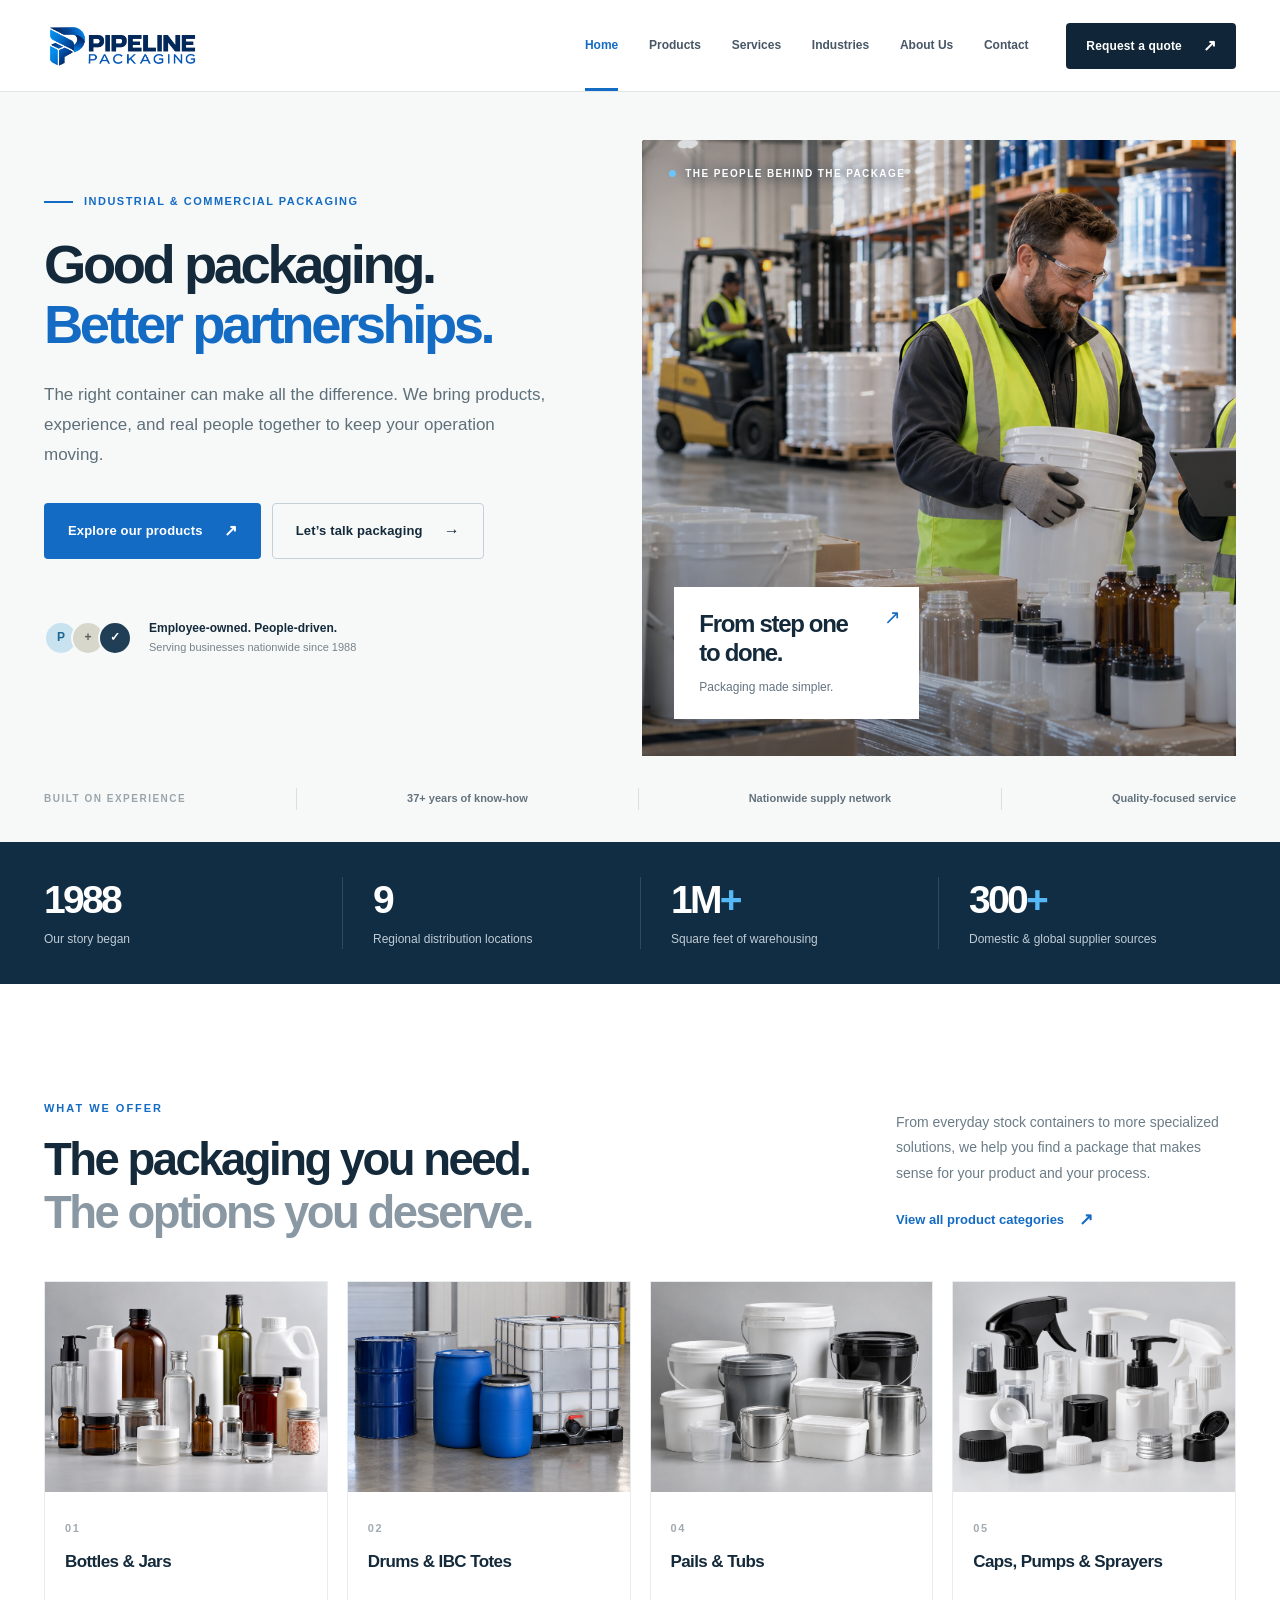
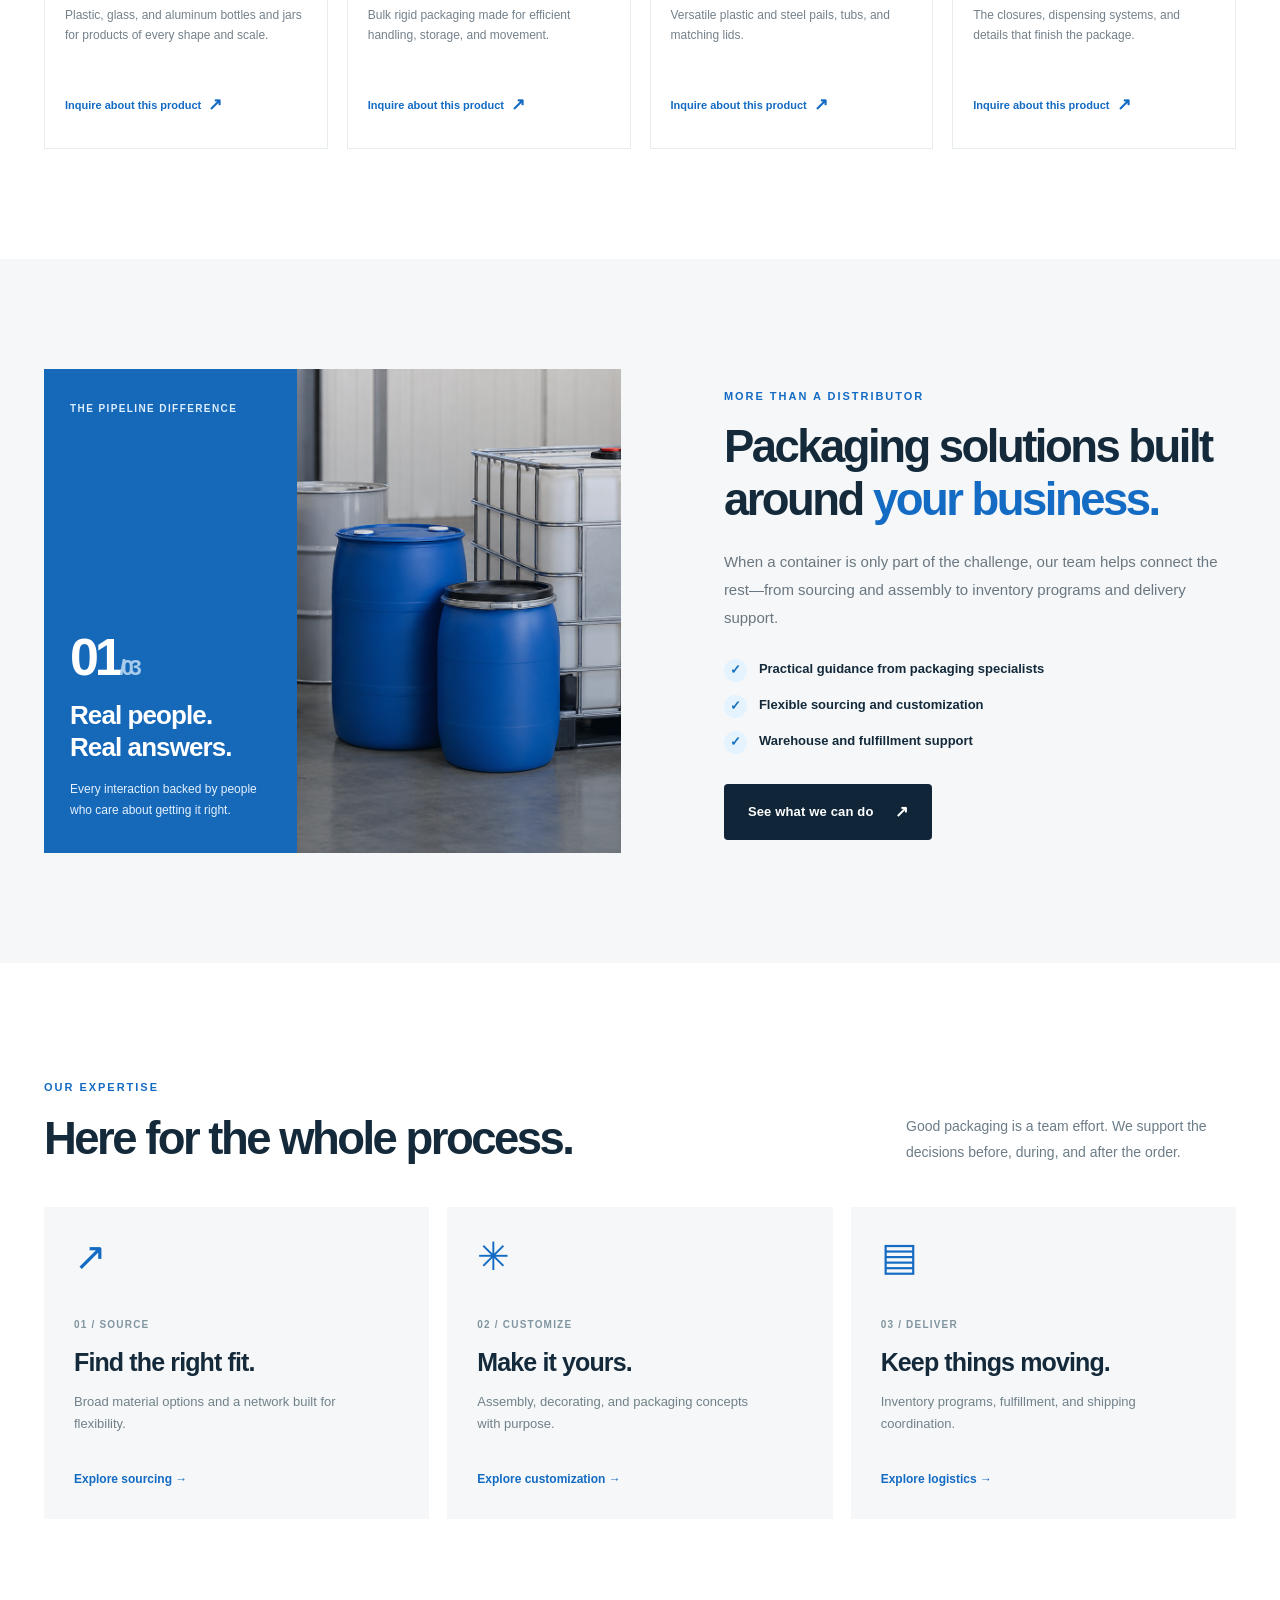
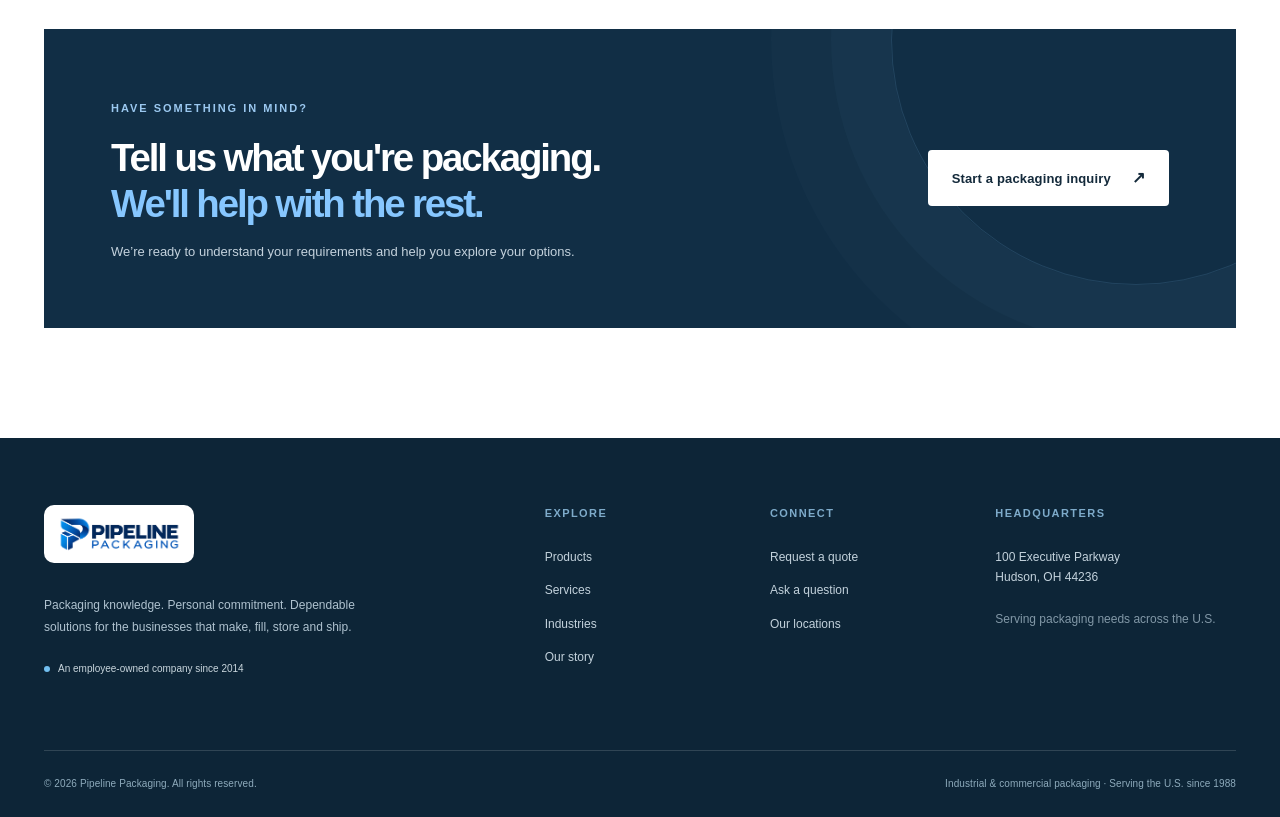
==== commit cfae90f3: "Add files via upload" ====
--- a/index.html
+++ b/index.html
@@ -1,11 +1,11 @@
 <!doctype html><html lang="en"><head><meta charset="utf-8"/><meta name="viewport" content="width=device-width, initial-scale=1"/>
 <title>Industrial &amp; Commercial Packaging | Pipeline Packaging</title><meta name="description" content="Pipeline Packaging helps businesses source industrial and commercial rigid packaging, with expert people, custom solutions, warehousing and logistics."/>
-<meta name="theme-color" content="#0d2336"/><link rel="icon" href="favicon.svg" type="image/svg+xml"/><link rel="stylesheet" href="styles.css"/>
+<meta name="theme-color" content="#0d2336"/><link rel="icon" href="favicon.png" type="image/png"/><link rel="shortcut icon" href="favicon.ico"/><link rel="stylesheet" href="styles.css"/>
 <link rel="preconnect" href="https://fonts.googleapis.com"/><link rel="preconnect" href="https://fonts.gstatic.com" crossorigin/>
 <link href="https://fonts.googleapis.com/css2?family=DM+Sans:wght@400;500;600;700&family=Manrope:wght@400;500;600;700;800&display=swap" rel="stylesheet"/>
 </head><body class="page-home"><a class="skip-link" href="#main">Skip to content</a>
 <header class="site-header" id="site-header"><div class="container header-row">
-<a class="brand" href="index.html" aria-label="Pipeline Packaging homepage"><img src="mark.svg" width="46" height="46" alt=""/><span class="brand-words"><strong>PIPELINE<span class="brand-dot">.</span></strong><small>PACKAGING</small></span></a>
+<a class="brand" href="index.html" aria-label="Pipeline Packaging homepage"><img src="pipeline-logo.png" class="brand-logo-full" alt="Pipeline Packaging"/></a>
 <nav class="main-nav" id="main-nav" aria-label="Main navigation"><a href="index.html" class="nav-link active" aria-current="page">Home</a><a href="products.html" class="nav-link " >Products</a><a href="services.html" class="nav-link " >Services</a><a href="industries.html" class="nav-link " >Industries</a><a href="about.html" class="nav-link " >About Us</a><a href="contact.html" class="nav-link " >Contact</a><a class="btn btn-dark nav-cta" href="contact.html?interest=General%20packaging%20inquiry">Request a quote <span aria-hidden="true">↗</span></a></nav>
 <button class="menu-toggle" type="button" aria-label="Open menu" aria-expanded="false" aria-controls="main-nav"><span></span><span></span><span></span></button>
 </div></header><main id="main">
@@ -15,17 +15,17 @@
 <p class="hero-lede">The right container can make all the difference. We bring products, experience, and real people together to keep your operation moving.</p>
 <div class="hero-actions"><a class="btn btn-blue btn-large" href="products.html">Explore our products <span aria-hidden="true">↗</span></a><a class="btn btn-outline btn-large" href="contact.html">Let’s talk packaging <span aria-hidden="true">→</span></a></div>
 <div class="hero-proof"><div class="avatar-group" aria-hidden="true"><span>P</span><span>+ </span><span>✓</span></div><div><strong>Employee-owned. People-driven.</strong><small>Serving businesses nationwide since 1988</small></div></div></div>
-<div class="hero-media"><img class="hero-base" src="warehouse-scene.svg" alt="Warehouse illustration showing rigid packaging and distribution operations"/><div class="photo-overlay photo-warehouse" aria-hidden="true"></div><div class="hero-photo-shade"></div><div class="hero-corner-tag"><span class="tiny-accent"></span> THE PEOPLE BEHIND THE PACKAGE</div><div class="hero-float"><span class="float-icon">↗</span><strong>From step one<br/>to done.</strong><small>Packaging made simpler.</small></div></div>
+<div class="hero-media"><img class="hero-base" src="warehouse-team-reviewing-inventory.png" alt="Packaging team reviewing inventory in a warehouse"/><div class="photo-overlay photo-warehouse" aria-hidden="true"></div><div class="hero-photo-shade"></div><div class="hero-corner-tag"><span class="tiny-accent"></span> THE PEOPLE BEHIND THE PACKAGE</div><div class="hero-float"><span class="float-icon">↗</span><strong>From step one<br/>to done.</strong><small>Packaging made simpler.</small></div></div>
 </div><div class="container" ><div class="trust-strip"><span>BUILT ON EXPERIENCE</span><span class="trust-line"></span><strong>37+ years of know-how</strong><span class="trust-line"></span><strong>Nationwide supply network</strong><span class="trust-line"></span><strong>Quality-focused service</strong></div></div></section>
 <section class="stats-band"><div class="container stats-grid"><div><strong>1988</strong><span>Our story began</span></div><div><strong>9</strong><span>Regional distribution locations</span></div><div><strong>1M<span class="statplus">+</span></strong><span>Square feet of warehousing</span></div><div><strong>300<span class="statplus">+</span></strong><span>Domestic &amp; global supplier sources</span></div></div></section>
 <section class="section section-products"><div class="container"><div class="section-top"><div><span class="kicker">WHAT WE OFFER</span><h2>The packaging you need.<br/><span class="muted-heading">The options you deserve.</span></h2></div><div class="section-top-side"><p>From everyday stock containers to more specialized solutions, we help you find a package that makes sense for your product and your process.</p><a href="products.html" class="text-link">View all product categories <span aria-hidden="true">↗</span></a></div></div>
-<div class="home-products"><article class="product-card" data-category="bottles" data-reveal><a class="product-art art-bottles" href="contact.html?interest=Bottles%20%26%20Jars" aria-label="Inquire about Bottles &amp; Jars"><img src="product-bottles.svg" alt="Illustration of bottles &amp; jars" loading="lazy"/></a><div class="product-card-bottom"><span class="item-index">01</span><h3>Bottles & Jars</h3><p>Plastic, glass, and aluminum bottles and jars for products of every shape and scale.</p><a href="contact.html?interest=Bottles%20%26%20Jars" class="text-link">Inquire about this product <span aria-hidden="true">↗</span></a></div></article><article class="product-card" data-category="drums" data-reveal><a class="product-art art-drums" href="contact.html?interest=Drums%20%26%20IBC%20Totes" aria-label="Inquire about Drums &amp; IBC Totes"><img src="product-drums.svg" alt="Illustration of drums &amp; ibc totes" loading="lazy"/></a><div class="product-card-bottom"><span class="item-index">02</span><h3>Drums & IBC Totes</h3><p>Bulk rigid packaging made for efficient handling, storage, and movement.</p><a href="contact.html?interest=Drums%20%26%20IBC%20Totes" class="text-link">Inquire about this product <span aria-hidden="true">↗</span></a></div></article><article class="product-card" data-category="pails" data-reveal><a class="product-art art-pails" href="contact.html?interest=Pails%20%26%20Tubs" aria-label="Inquire about Pails &amp; Tubs"><img src="product-pails.svg" alt="Illustration of pails &amp; tubs" loading="lazy"/></a><div class="product-card-bottom"><span class="item-index">04</span><h3>Pails & Tubs</h3><p>Versatile plastic and steel pails, tubs, and matching lids.</p><a href="contact.html?interest=Pails%20%26%20Tubs" class="text-link">Inquire about this product <span aria-hidden="true">↗</span></a></div></article><article class="product-card" data-category="closures" data-reveal><a class="product-art art-closures" href="contact.html?interest=Caps%2C%20Pumps%20%26%20Sprayers" aria-label="Inquire about Caps, Pumps &amp; Sprayers"><img src="product-closures.svg" alt="Illustration of caps, pumps &amp; sprayers" loading="lazy"/></a><div class="product-card-bottom"><span class="item-index">05</span><h3>Caps, Pumps & Sprayers</h3><p>The closures, dispensing systems, and details that finish the package.</p><a href="contact.html?interest=Caps%2C%20Pumps%20%26%20Sprayers" class="text-link">Inquire about this product <span aria-hidden="true">↗</span></a></div></article></div>
+<div class="home-products"><article class="product-card" data-category="bottles" data-reveal><a class="product-art art-bottles" href="contact.html?interest=Bottles%20%26%20Jars" aria-label="Inquire about Bottles &amp; Jars"><img src="product-bottles-real.png" alt="Photo of assorted bottles and jars" loading="lazy"/></a><div class="product-card-bottom"><span class="item-index">01</span><h3>Bottles & Jars</h3><p>Plastic, glass, and aluminum bottles and jars for products of every shape and scale.</p><a href="contact.html?interest=Bottles%20%26%20Jars" class="text-link">Inquire about this product <span aria-hidden="true">↗</span></a></div></article><article class="product-card" data-category="drums" data-reveal><a class="product-art art-drums" href="contact.html?interest=Drums%20%26%20IBC%20Totes" aria-label="Inquire about Drums &amp; IBC Totes"><img src="product-drums-real.png" alt="Photo of industrial drums and IBC totes" loading="lazy"/></a><div class="product-card-bottom"><span class="item-index">02</span><h3>Drums & IBC Totes</h3><p>Bulk rigid packaging made for efficient handling, storage, and movement.</p><a href="contact.html?interest=Drums%20%26%20IBC%20Totes" class="text-link">Inquire about this product <span aria-hidden="true">↗</span></a></div></article><article class="product-card" data-category="pails" data-reveal><a class="product-art art-pails" href="contact.html?interest=Pails%20%26%20Tubs" aria-label="Inquire about Pails &amp; Tubs"><img src="product-pails-real.png" alt="Photo of pails, tubs, and industrial buckets" loading="lazy"/></a><div class="product-card-bottom"><span class="item-index">04</span><h3>Pails & Tubs</h3><p>Versatile plastic and steel pails, tubs, and matching lids.</p><a href="contact.html?interest=Pails%20%26%20Tubs" class="text-link">Inquire about this product <span aria-hidden="true">↗</span></a></div></article><article class="product-card" data-category="closures" data-reveal><a class="product-art art-closures" href="contact.html?interest=Caps%2C%20Pumps%20%26%20Sprayers" aria-label="Inquire about Caps, Pumps &amp; Sprayers"><img src="product-closures-real.png" alt="Photo of caps, pumps, and sprayers" loading="lazy"/></a><div class="product-card-bottom"><span class="item-index">05</span><h3>Caps, Pumps & Sprayers</h3><p>The closures, dispensing systems, and details that finish the package.</p><a href="contact.html?interest=Caps%2C%20Pumps%20%26%20Sprayers" class="text-link">Inquire about this product <span aria-hidden="true">↗</span></a></div></article></div>
 </div></section>
-<section class="section story-teaser"><div class="container story-grid"><div class="story-visual"><div class="story-block"><span class="story-overline">THE PIPELINE DIFFERENCE</span><span class="story-number">01<span>/03</span></span><h3>Real people.<br/>Real answers.</h3><p>Every interaction backed by people who care about getting it right.</p></div><div class="story-image"><img src="warehouse-scene.svg" alt="Warehouse and distribution illustration"/><div class="photo-overlay photo-team" aria-hidden="true"></div></div></div><div class="story-copy"><span class="kicker">MORE THAN A DISTRIBUTOR</span><h2>Packaging solutions built around <em>your business.</em></h2><p>When a container is only part of the challenge, our team helps connect the rest—from sourcing and assembly to inventory programs and delivery support.</p><div class="checklist"><div><span class="check">✓</span><span>Practical guidance from packaging specialists</span></div><div><span class="check">✓</span><span>Flexible sourcing and customization</span></div><div><span class="check">✓</span><span>Warehouse and fulfillment support</span></div></div><a href="services.html" class="btn btn-dark btn-large">See what we can do <span aria-hidden="true">↗</span></a></div></div></section>
+<section class="section story-teaser"><div class="container story-grid"><div class="story-visual"><div class="story-block"><span class="story-overline">THE PIPELINE DIFFERENCE</span><span class="story-number">01<span>/03</span></span><h3>Real people.<br/>Real answers.</h3><p>Every interaction backed by people who care about getting it right.</p></div><div class="story-image"><img src="industrial-containers-warehouse.png" alt="Industrial packaging containers in a warehouse"/><div class="photo-overlay photo-team" aria-hidden="true"></div></div></div><div class="story-copy"><span class="kicker">MORE THAN A DISTRIBUTOR</span><h2>Packaging solutions built around <em>your business.</em></h2><p>When a container is only part of the challenge, our team helps connect the rest—from sourcing and assembly to inventory programs and delivery support.</p><div class="checklist"><div><span class="check">✓</span><span>Practical guidance from packaging specialists</span></div><div><span class="check">✓</span><span>Flexible sourcing and customization</span></div><div><span class="check">✓</span><span>Warehouse and fulfillment support</span></div></div><a href="services.html" class="btn btn-dark btn-large">See what we can do <span aria-hidden="true">↗</span></a></div></div></section>
 <section class="section services-overview"><div class="container"><div class="section-top"><div><span class="kicker">OUR EXPERTISE</span><h2>Here for the whole process.</h2></div><p class="top-caption">Good packaging is a team effort. We support the decisions before, during, and after the order.</p></div><div class="service-trio"><a href="services.html#sourcing" class="service-tile" data-reveal><span class="service-symbol">↗</span><span class="service-count">01 / SOURCE</span><h3>Find the right fit.</h3><p>Broad material options and a network built for flexibility.</p><span class="service-more">Explore sourcing →</span></a><a href="services.html#custom" class="service-tile" data-reveal><span class="service-symbol">✳</span><span class="service-count">02 / CUSTOMIZE</span><h3>Make it yours.</h3><p>Assembly, decorating, and packaging concepts with purpose.</p><span class="service-more">Explore customization →</span></a><a href="services.html#logistics" class="service-tile" data-reveal><span class="service-symbol">▤</span><span class="service-count">03 / DELIVER</span><h3>Keep things moving.</h3><p>Inventory programs, fulfillment, and shipping coordination.</p><span class="service-more">Explore logistics →</span></a></div></div></section>
 <section class="section home-quote"><div class="container quote-band"><div><span class="kicker kicker-light">HAVE SOMETHING IN MIND?</span><h2>Tell us what you're packaging.<br/><em>We'll help with the rest.</em></h2><p>We’re ready to understand your requirements and help you explore your options.</p></div><a href="contact.html#form" class="btn btn-white btn-large">Start a packaging inquiry <span aria-hidden="true">↗</span></a></div></section>
 </main><footer class="site-footer"><div class="container"><div class="footer-top">
-<div class="footer-intro"><a class="brand brand-light" href="index.html"><img src="mark.svg" width="46" height="46" alt=""/><span class="brand-words"><strong>PIPELINE<span class="brand-dot">.</span></strong><small>PACKAGING</small></span></a><p>Packaging knowledge. Personal commitment. Dependable solutions for the businesses that make, fill, store and ship.</p><span class="owner-flag"><span class="owner-dot"></span> An employee-owned company since 2014</span></div>
+<div class="footer-intro"><a class="brand brand-light" href="index.html"><img src="pipeline-logo.png" class="brand-logo-full brand-logo-footer" alt="Pipeline Packaging"/></a><p>Packaging knowledge. Personal commitment. Dependable solutions for the businesses that make, fill, store and ship.</p><span class="owner-flag"><span class="owner-dot"></span> An employee-owned company since 2014</span></div>
 <div class="footer-col"><h3>Explore</h3><a href="products.html">Products</a><a href="services.html">Services</a><a href="industries.html">Industries</a><a href="about.html">Our story</a></div>
 <div class="footer-col"><h3>Connect</h3><a href="contact.html">Request a quote</a><a href="contact.html#form">Ask a question</a><a href="about.html#locations">Our locations</a></div>
 <div class="footer-col"><h3>Headquarters</h3><address>100 Executive Parkway<br/>Hudson, OH 44236</address><span class="footer-muted">Serving packaging needs across the U.S.</span></div>
--- a/styles.css
+++ b/styles.css
@@ -24,7 +24,7 @@
 .main-nav{display:flex;align-items:center;gap:clamp(15px,2.4vw,33px)}.nav-link{font-size:12px;font-weight:800;color:#475766;position:relative;line-height:91px;white-space:nowrap;transition:color .2s}.nav-link:hover,.nav-link.active{color:var(--blue)}.nav-link.active::after{content:"";position:absolute;bottom:0;left:0;right:0;height:3px;background:var(--blue)}.site-header.is-scrolled .nav-link{line-height:80px}.nav-cta{margin-left:7px}.menu-toggle{display:none;position:relative;width:44px;height:44px;border:1px solid var(--line);border-radius:3px;background:#fff;padding:11px}.menu-toggle span{display:block;width:21px;height:2px;background:var(--ink);margin:5px 0;transition:transform .2s,opacity .2s}
 /* HOME */
 .hero-section{padding-top:49px;background:#f7f9f9;overflow:hidden}.hero-grid{display:grid;grid-template-columns:.98fr 1.02fr;min-height:616px;gap:28px}.hero-copy{display:flex;align-items:flex-start;flex-direction:column;justify-content:center;padding-bottom:46px;padding-right:14px}.hero-copy h1{font-size:clamp(44px,4.25vw,69px);margin:24px 0 25px;max-width:660px}.hero-copy h1 em{display:block}.hero-lede{font-size:17px;color:#5f707a;max-width:510px;line-height:1.78;margin-bottom:32px}.hero-actions{display:flex;align-items:center;gap:11px;flex-wrap:wrap}.hero-proof{display:flex;align-items:center;gap:17px;margin-top:60px}.hero-proof strong{font-size:12px;font-weight:800;display:block}.hero-proof small{font-size:11px;color:#75828a;display:block;margin-top:2px}.avatar-group{display:flex;padding-left:7px}.avatar-group span{display:grid;place-items:center;width:34px;height:34px;border:2px solid #f7f9f9;border-radius:50%;margin-left:-7px;background:#c8e2f0;color:#1e6691;font-weight:800;font-size:12px}.avatar-group span:nth-child(2){background:#d8d7cc;color:#5b605d}.avatar-group span:nth-child(3){background:#203f56;color:white}
-.hero-media{position:relative;min-height:612px;overflow:hidden;border-radius:3px 3px 0 0;background:#173b59}.hero-base,.story-image img,.about-hero-photo img{width:100%;height:100%;object-fit:cover;position:absolute;inset:0}.photo-overlay{position:absolute;inset:0;background-position:center;background-size:cover;background-repeat:no-repeat;pointer-events:none}.photo-warehouse{background-image:url('https://images.unsplash.com/photo-1586528116311-ad8dd3c8310d?auto=format&fit=crop&w=1600&q=85');opacity:.9}.photo-team{background-image:url('https://images.unsplash.com/photo-1565793298595-6ba897d3b9c5?auto=format&fit=crop&w=1100&q=85');opacity:.9}.hero-photo-shade{position:absolute;inset:0;background:linear-gradient(180deg,rgba(4,19,33,.03) 35%,rgba(5,20,34,.38) 100%),linear-gradient(90deg,rgba(9,31,45,.12),transparent 55%)}
+.hero-media{position:relative;min-height:612px;overflow:hidden;border-radius:3px 3px 0 0;background:#173b59}.hero-base,.story-image img,.about-hero-photo img{width:100%;height:100%;object-fit:cover;position:absolute;inset:0}.photo-overlay{display:none}.photo-warehouse{background-image:url('https://images.unsplash.com/photo-1586528116311-ad8dd3c8310d?auto=format&fit=crop&w=1600&q=85');opacity:.9}.photo-team{background-image:url('https://images.unsplash.com/photo-1565793298595-6ba897d3b9c5?auto=format&fit=crop&w=1100&q=85');opacity:.9}.hero-photo-shade{position:absolute;inset:0;background:linear-gradient(180deg,rgba(4,19,33,.03) 35%,rgba(5,20,34,.38) 100%),linear-gradient(90deg,rgba(9,31,45,.12),transparent 55%)}
 .hero-corner-tag{position:absolute;top:26px;left:27px;color:#fff;font-size:10px;font-weight:800;letter-spacing:.14em;text-shadow:0 1px 12px #07243a;display:flex;align-items:center;gap:9px}.tiny-accent{width:7px;height:7px;background:#6cc5f6;border-radius:50%}
 .hero-float{position:absolute;bottom:37px;left:32px;background:#fff;padding:23px 25px 22px;min-width:245px;box-shadow:var(--shadow)}.hero-float strong{display:block;font-size:24px;font-weight:800;letter-spacing:-.055em;line-height:1.2}.hero-float small{font-size:12px;color:var(--muted);display:block;margin-top:10px}.float-icon{position:absolute;top:15px;right:18px;font-size:20px;color:var(--blue)}
 .trust-strip{min-height:86px;display:flex;align-items:center;justify-content:space-between;gap:18px;color:#63727d}.trust-strip span:first-child{font-size:10px;color:#9aa5aa;font-weight:800;letter-spacing:.15em}.trust-strip strong{font-weight:700;font-size:11px;white-space:nowrap}.trust-line{width:1px;background:#d7e0e4;height:22px}
@@ -53,3 +53,10 @@
 @media(max-width:650px){.container{width:min(calc(100% - 38px),var(--max))}.brand img{height:41px;width:41px}.brand-words strong{font-size:20px}.site-header,.site-header.is-scrolled{height:69px}.main-nav{top:69px}.hero-section{padding-top:34px}.hero-grid{display:flex;flex-direction:column;gap:0}.hero-copy{padding:15px 0 41px}.hero-copy h1{font-size:clamp(43px,10vw,61px);margin:19px 0}.hero-lede{font-size:15px;margin-bottom:23px}.hero-proof{margin-top:28px}.hero-media{min-height:400px;height:400px}.hero-corner-tag{top:17px;left:17px;font-size:9px}.hero-float{left:17px;bottom:17px;padding:16px 17px;min-width:191px}.hero-float strong{font-size:20px}.hero-float small{font-size:10px}.trust-strip{flex-wrap:wrap;padding:21px 0;min-height:auto;justify-content:flex-start;gap:10px 20px}.trust-strip span:first-child{width:100%}.trust-strip strong{font-size:10px}.trust-line{display:none}.stats-grid{grid-template-columns:repeat(2,1fr);padding:23px 0;row-gap:20px}.stats-grid>div,.stats-grid>div:first-child{padding:0 14px 0 0;border:0}.stats-grid strong{font-size:33px}.stats-grid span:not(.statplus){font-size:11px}.section{padding:71px 0}.section-top{display:block;margin-bottom:26px}.section-top h2{font-size:clamp(33px,8vw,44px)}.section-top-side{width:auto;margin-top:20px}.section-top-side p{margin-bottom:10px}.home-products{gap:10px}.product-art{aspect-ratio:1.05}.product-card-bottom{padding:16px 13px 19px}.product-card h3{font-size:15px;min-height:40px;margin-top:7px}.product-card p{font-size:11px;min-height:95px;margin-bottom:15px}.product-card .text-link{font-size:10px;gap:3px}.story-visual{min-height:340px}.story-block{padding:17px}.story-block h3{font-size:19px}.story-block p{font-size:10px}.story-overline{font-size:9px}.story-number{font-size:39px}.story-copy{padding-top:35px}.story-copy>p{font-size:14px}.services-overview .service-trio{grid-template-columns:1fr}.service-tile{min-height:230px;padding:24px}.service-symbol{font-size:29px}.service-count{margin-top:18px}.service-tile h3{font-size:23px}.service-tile p{max-width:100%;margin-bottom:14px}.home-quote{padding-top:0}.quote-band{padding:34px 25px;display:block}.quote-band h2{font-size:31px}.quote-band p{margin:0 0 26px}.quote-band .btn{width:100%}.sub-hero{padding:63px 0}.sub-grid{grid-template-columns:1fr;gap:27px}.sub-hero h1,.contact-top h1{font-size:clamp(44px,10vw,64px)}.sub-hero p{font-size:15px}.sub-hero-art,.sub-hero-art img{height:270px;min-height:270px}.products-page-section{padding-top:54px}.products-control{display:block}.products-control>p{margin-top:15px}.filter-list{margin:25px 0;flex-wrap:nowrap;overflow-x:auto;padding-bottom:13px}.filter-button{flex-shrink:0}.product-grid-page{grid-template-columns:1fr;gap:16px}.product-grid-page .product-art{aspect-ratio:1.65}.product-grid-page .product-card h3{font-size:20px}.product-grid-page .product-card p{min-height:auto;font-size:13px}.note-panel{padding:23px;flex-wrap:wrap;gap:12px;margin-bottom:70px}.note-panel .btn{width:100%}.sub-hero-dark{padding-top:65px;padding-bottom:0}.service-headline{display:block;padding-bottom:37px}.service-headline h1{margin-bottom:18px}.service-headline p{max-width:440px}.service-nav{display:flex;overflow-x:auto;gap:12px}.service-nav a,.service-nav a:not(:first-child){white-space:nowrap;font-size:10px;padding:20px 14px 20px 0;flex-shrink:0}.service-details{padding:0 0 35px}.service-detail{display:block;padding:50px 0}.service-ident{margin-bottom:20px}.service-glyph{font-size:38px}.service-description h2{font-size:34px}.service-description>p{font-size:14px}.cta-split{grid-template-columns:1fr;gap:18px}.industry-head{padding-bottom:66px}.industry-lead{display:block}.industry-lead h1{margin:14px 0 17px}.industry-lead p{max-width:450px}.industries-section{padding:47px 0}.industry-grid{grid-template-columns:1fr}.industry-card{min-height:258px;padding:24px}.industry-card h2{font-size:22px}.industry-mark{font-size:49px}.industry-banner{margin-bottom:70px;padding:25px;gap:12px;flex-wrap:wrap}.industry-banner h2{font-size:24px}.industry-banner .btn{width:100%}.about-head{padding:55px 0}.about-lead{grid-template-columns:1fr;gap:40px}.about-hero-photo{height:350px}.about-origin-grid{grid-template-columns:1fr;gap:25px}.about-origin p{font-size:14px}.timeline-section{padding:60px 0}.timeline-grid{grid-template-columns:1fr;gap:18px}.timeline-grid>div>span{font-size:37px}.timeline-grid h3{margin:8px 0}.location-card{grid-template-columns:1fr}.location-heading{min-height:260px}.location-symbol{font-size:112px}.cities-col{padding:29px 23px}.cities-grid{gap:17px}.cities-grid span{font-size:11px}.about-close h2{font-size:34px}.contact-section{padding:61px 0 76px}.contact-top{grid-template-columns:1fr;gap:25px;margin-bottom:36px}.contact-top h1{margin:15px 0}.contact-top>div:first-child>p{font-size:14px}.contact-aside{padding-left:19px}.form-shell{padding:27px 19px}.form-heading h2{font-size:25px}.form-grid{grid-template-columns:1fr;gap:18px}.form-footer{display:block;padding-top:25px;margin-top:24px}.form-footer .btn{width:100%;margin-top:22px}.modal{padding:25px 19px}.modal h2{font-size:25px}.modal-actions{flex-wrap:wrap}.modal-actions .btn{flex:1}.footer-top{grid-template-columns:repeat(2,1fr);gap:32px 22px;padding-bottom:53px}.footer-intro{grid-column:1/-1}.footer-top .footer-col:last-child{grid-column:1/-1}.footer-bottom{display:block;line-height:2}.footer-bottom span{display:block}}
 @media(max-width:380px){.hero-actions{align-items:stretch;flex-direction:column;width:100%}.hero-actions .btn{justify-content:space-between}.product-card .text-link{font-size:9px}.brand-words strong{font-size:18px}.brand-words small{letter-spacing:.25em}}
 @media(prefers-reduced-motion:reduce){*,*:before,*:after{scroll-behavior:auto!important;transition-duration:.01ms!important;animation-duration:.01ms!important}[data-reveal].will-reveal{opacity:1;transform:none}}
+
+
+/* REAL BRANDING + PHOTOS UPDATE */
+.brand img{border-radius:0}
+.brand-logo-full{display:block;height:52px;width:auto;max-width:min(340px,40vw);object-fit:contain}
+.site-footer .brand-logo-full{height:58px;max-width:320px;background:#fff;padding:8px 12px;border-radius:10px}
+@media(max-width:650px){.brand-logo-full{height:46px;max-width:220px}.site-footer .brand-logo-full{height:52px;max-width:260px}}
